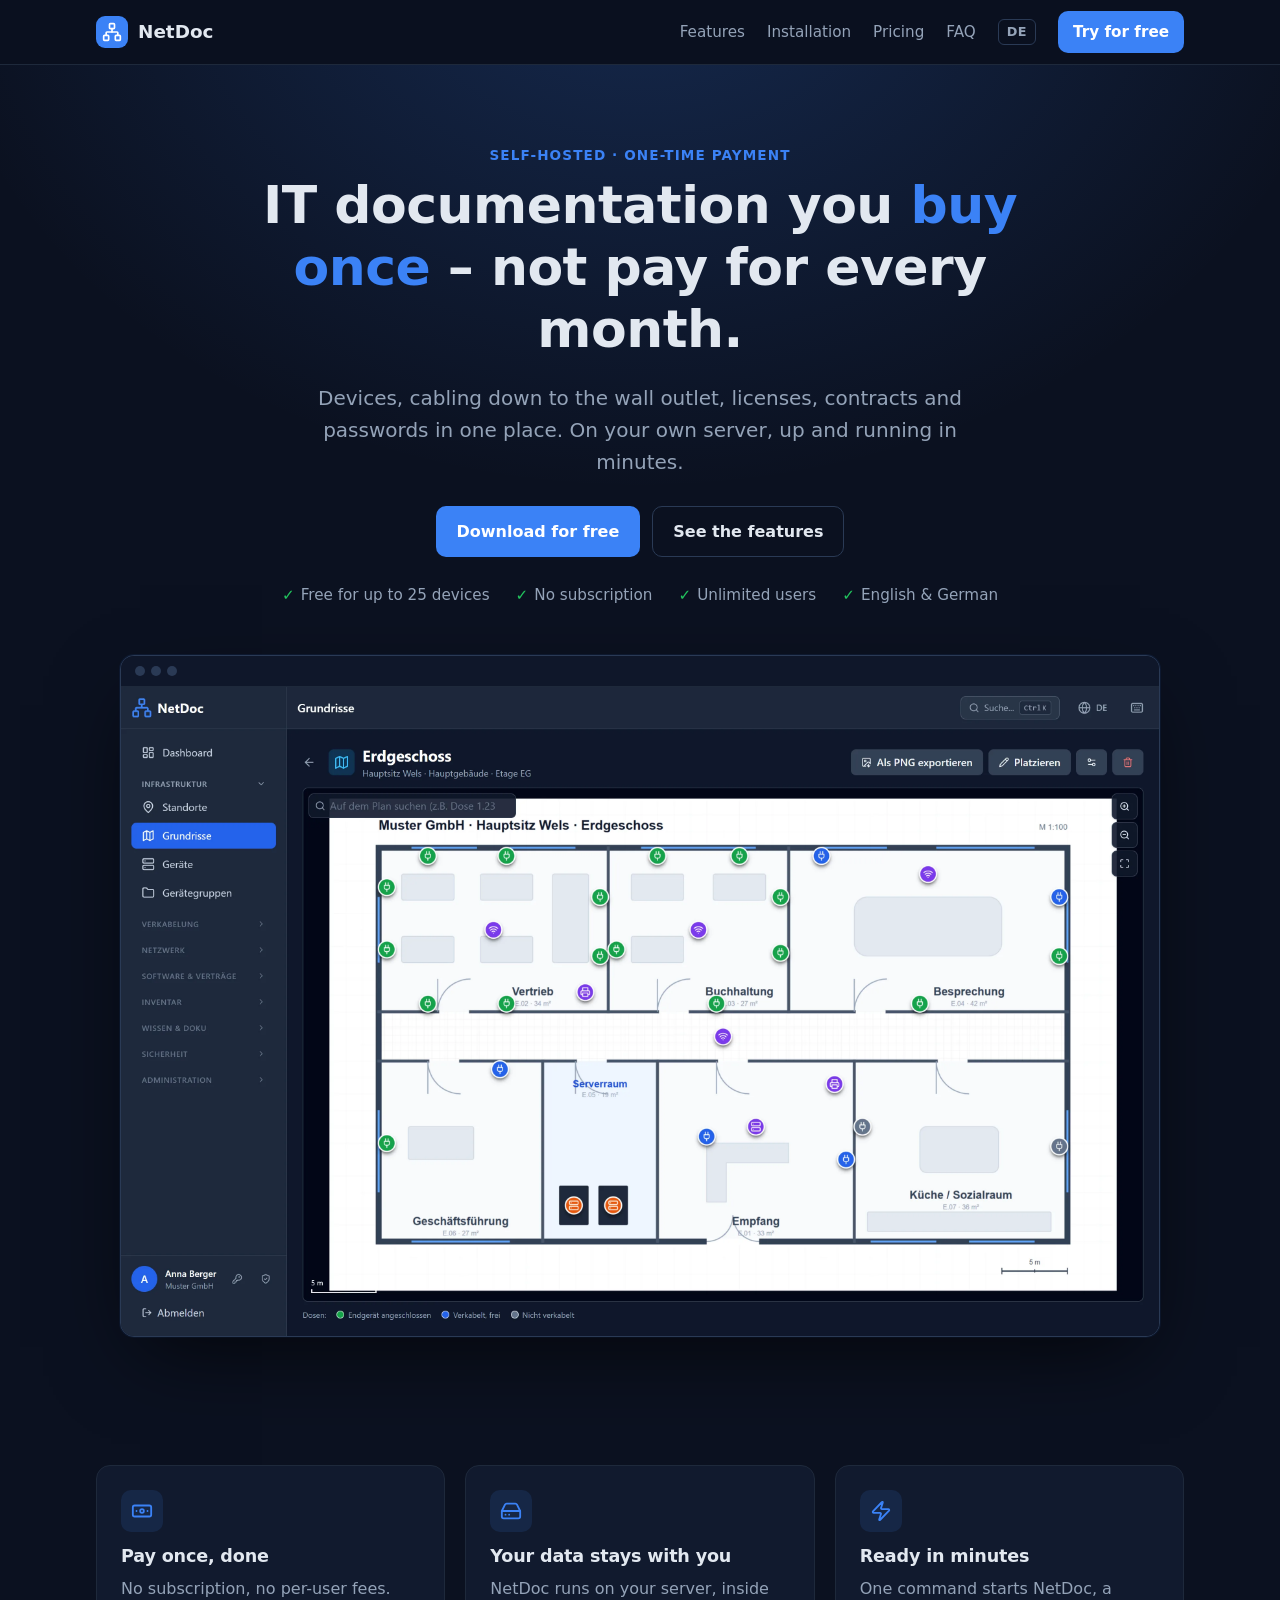
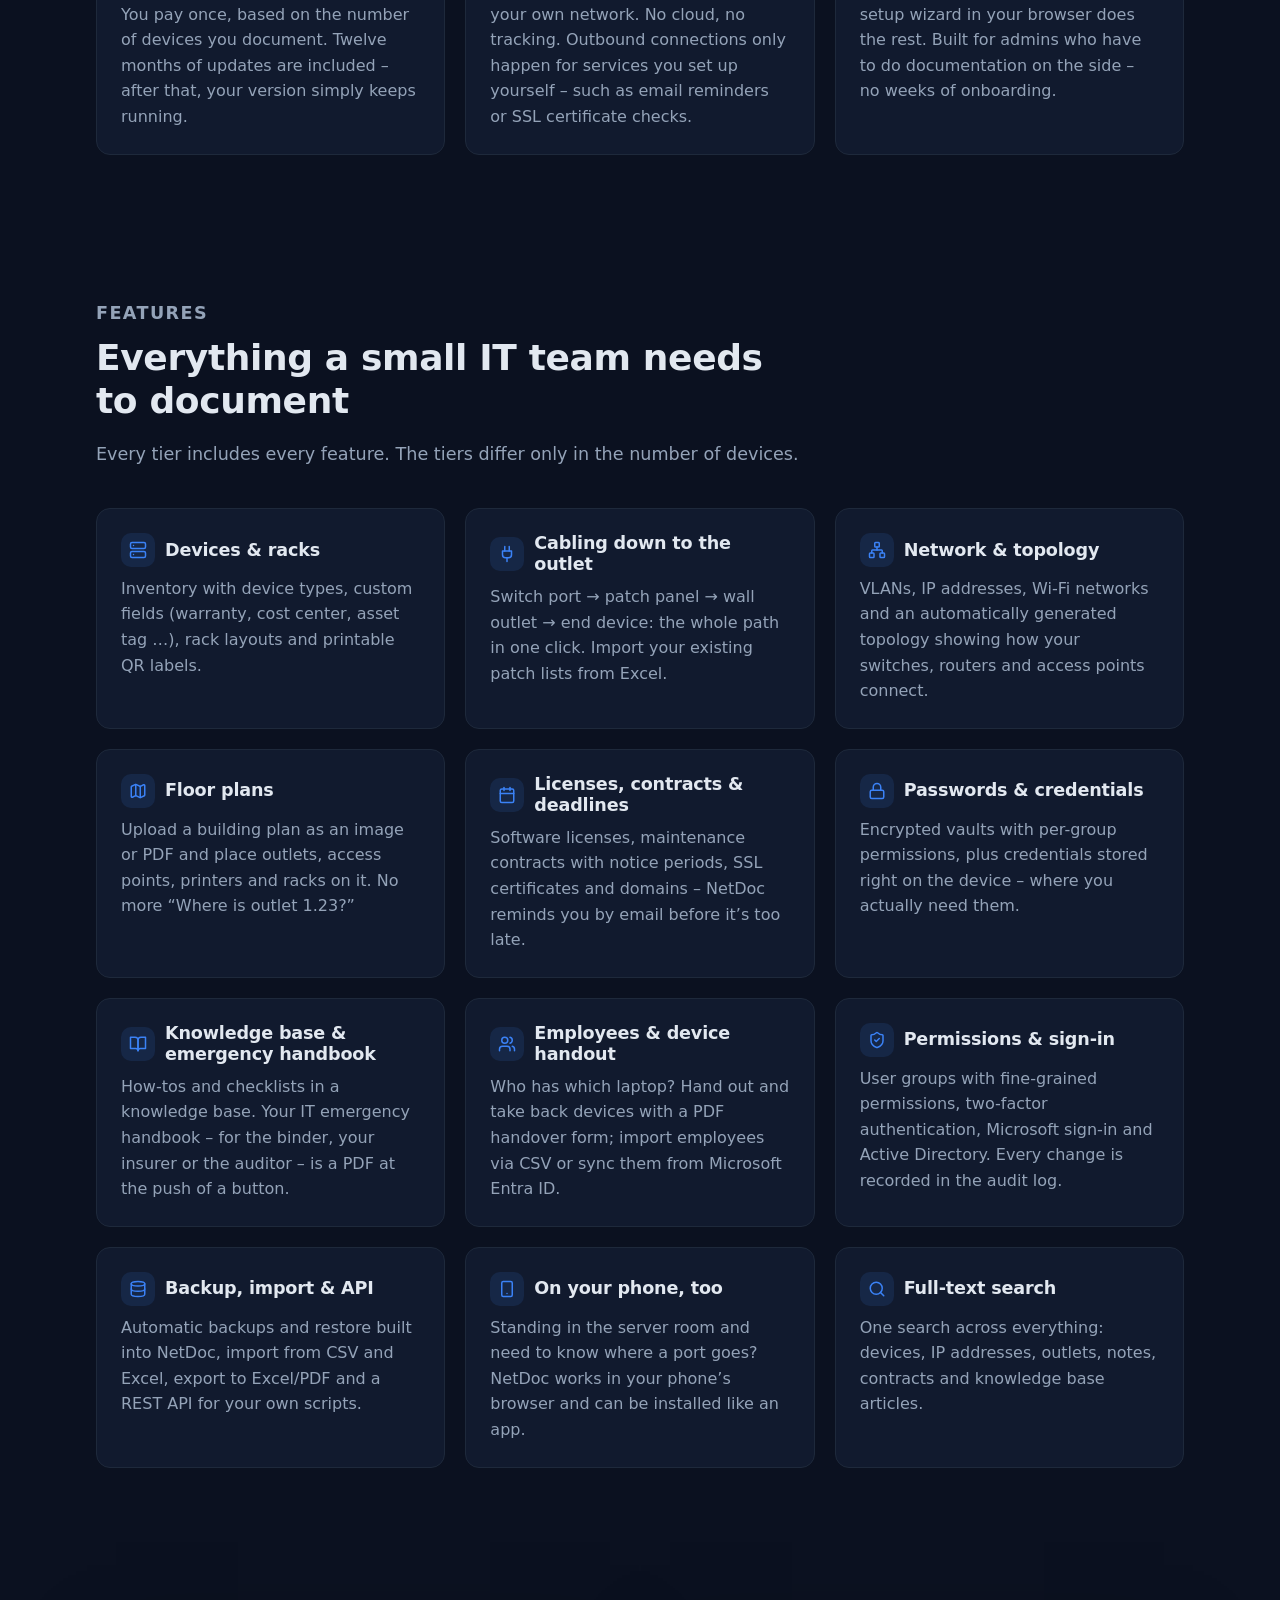
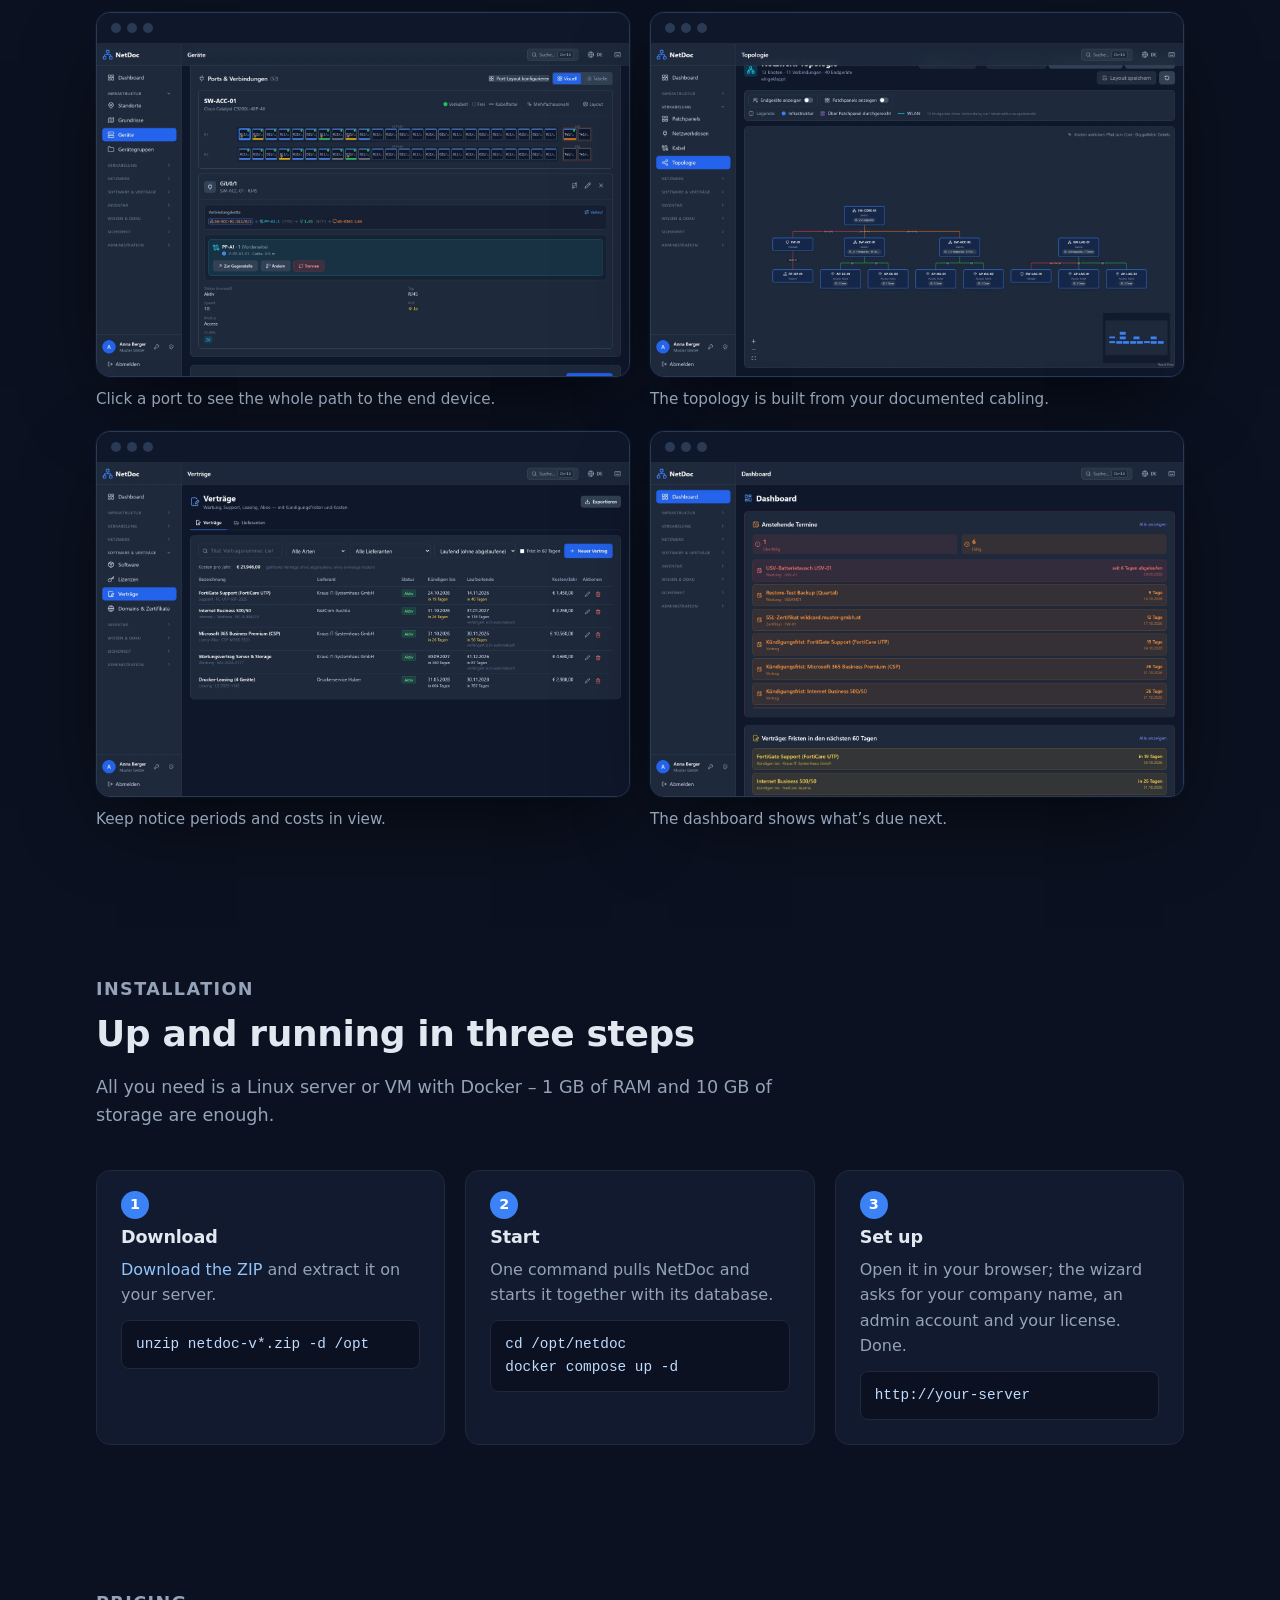
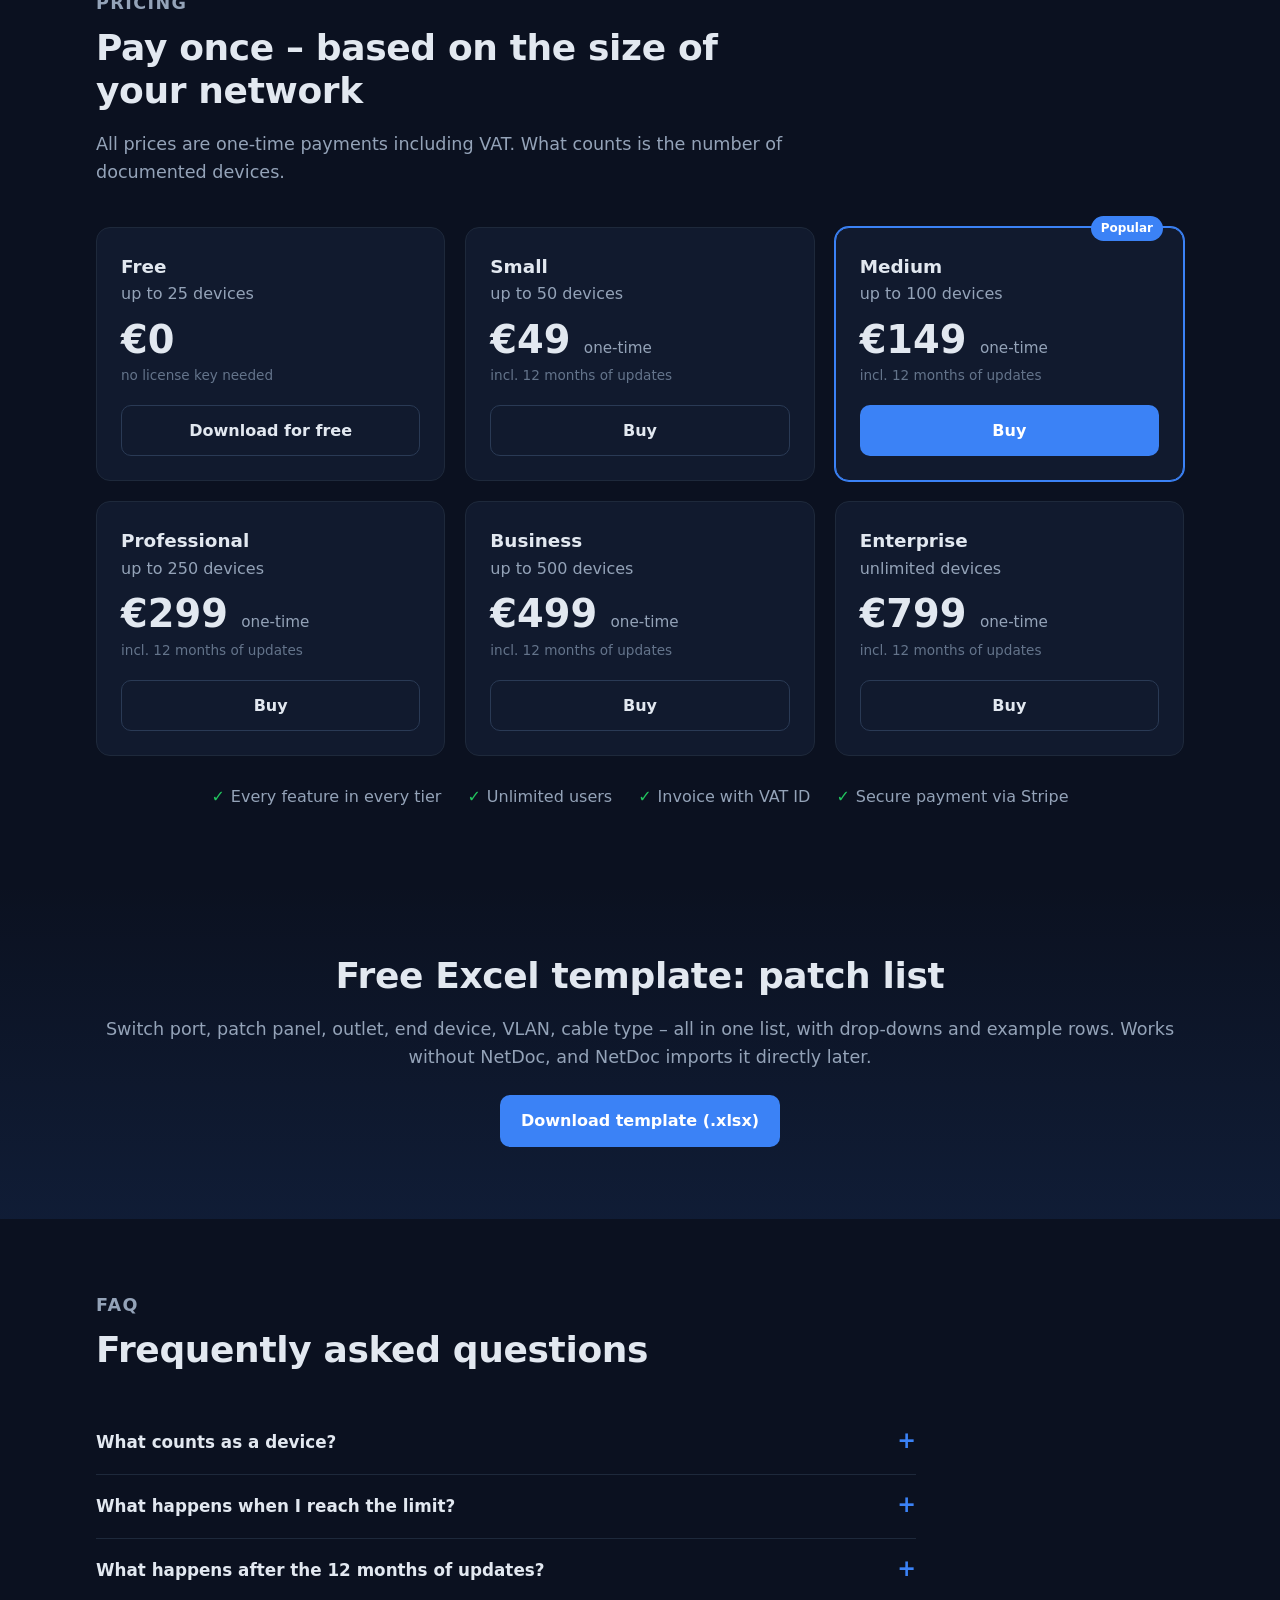
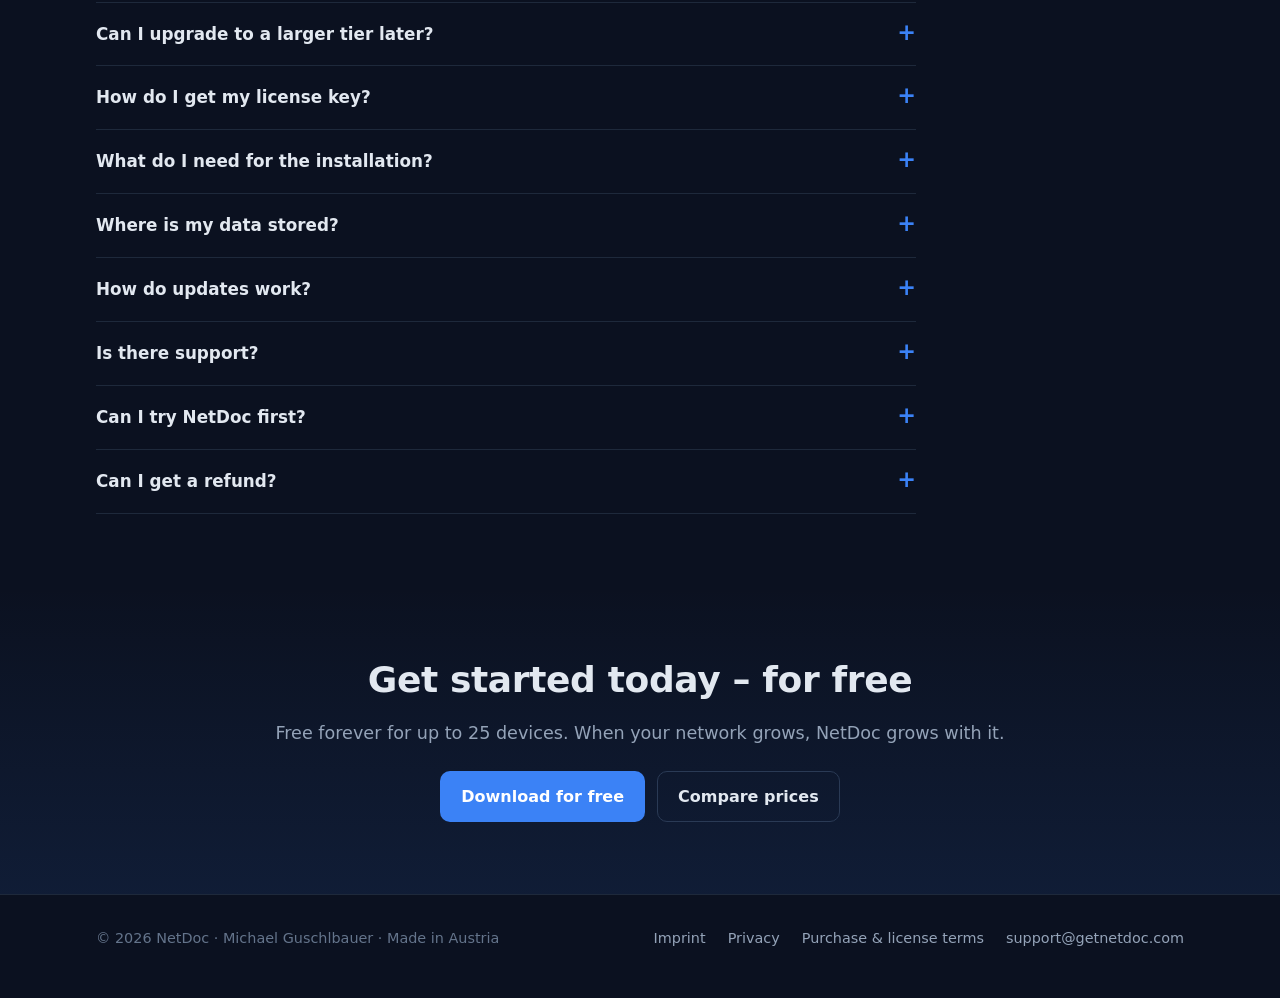
==== en/index.html @ 2ede6995 "Website aktualisiert" ====
<!doctype html>
<html lang="en">
<head>
  <meta charset="utf-8">
  <meta name="viewport" content="width=device-width, initial-scale=1">
  <title>NetDoc – IT documentation without a subscription</title>
  <meta name="description" content="Self-hosted IT documentation for small and mid-sized businesses: devices, cabling down to the wall outlet, licenses, contracts and passwords in one place. One-time payment, no subscription, free for up to 25 devices.">
  <link rel="canonical" href="https://getnetdoc.com/en/">
  <link rel="alternate" hreflang="de" href="https://getnetdoc.com/">
  <link rel="alternate" hreflang="en" href="https://getnetdoc.com/en/">
  <link rel="alternate" hreflang="x-default" href="https://getnetdoc.com/">
  <meta property="og:type" content="website">
  <meta property="og:url" content="https://getnetdoc.com/en/">
  <meta property="og:locale" content="en_US">
  <meta property="og:title" content="NetDoc – IT documentation without a subscription">
  <meta property="og:description" content="Devices, cabling down to the wall outlet, licenses, contracts and passwords in one place. Self-hosted, one-time payment, free for up to 25 devices.">
  <meta property="og:image" content="https://getnetdoc.com/screenshots/grundriss.webp">
  <link rel="icon" href="../favicon.svg" type="image/svg+xml">
  <link rel="stylesheet" href="../style.css">
  <style>
    .nav-links a.lang { border: 1px solid var(--line-2); border-radius: 6px; padding: 2px 8px; font-size: .8rem; font-weight: 600; letter-spacing: .04em; }
    @media (max-width: 640px) { .nav-links a.lang { display: inline-block; } }
  </style>
</head>
<body>

<header class="nav">
  <div class="wrap">
    <a class="brand" href="#top">
      <span class="logo"><svg viewBox="0 0 24 24" fill="none" stroke="#fff" stroke-width="2" stroke-linecap="round" stroke-linejoin="round"><rect x="16" y="16" width="6" height="6" rx="1"/><rect x="2" y="16" width="6" height="6" rx="1"/><rect x="9" y="2" width="6" height="6" rx="1"/><path d="M5 16v-3a1 1 0 0 1 1-1h12a1 1 0 0 1 1 1v3"/><path d="M12 12V8"/></svg></span>
      NetDoc
    </a>
    <nav class="nav-links">
      <a href="#features">Features</a>
      <a href="#installation">Installation</a>
      <a href="#pricing">Pricing</a>
      <a href="#faq">FAQ</a>
      <a class="lang" href="../index.html" hreflang="de" lang="de" title="Deutsche Version">DE</a>
      <a class="btn btn-primary btn-sm" href="#pricing">Try for free</a>
    </nav>
  </div>
</header>

<main id="top">

  <section class="hero">
    <div class="wrap">
      <p class="eyebrow">Self-hosted · One-time payment</p>
      <h1>IT documentation you <span>buy once</span> – not pay for every month.</h1>
      <p class="lead">Devices, cabling down to the wall outlet, licenses, contracts and passwords in one place. On your own server, up and running in minutes.</p>
      <div class="ctas">
        <a class="btn btn-primary" href="https://github.com/guschlbauermichael93/getnetdoc-website/releases/latest/download/netdoc.zip">Download for free</a>
        <a class="btn btn-ghost" href="#features">See the features</a>
      </div>
      <div class="facts">
        <span>Free for up to 25 devices</span>
        <span>No subscription</span>
        <span>Unlimited users</span>
        <span>English &amp; German</span>
      </div>
      <div class="shot">
        <div class="bar"><i></i><i></i><i></i></div>
        <img src="../screenshots/grundriss.webp" width="1600" height="1000" alt="NetDoc: ground-floor plan with network outlets, access points, printers and racks">
      </div>
    </div>
  </section>

  <section>
    <div class="wrap">
      <div class="pillars">
        <div class="card">
          <div class="icon"><svg viewBox="0 0 24 24" fill="none" stroke="currentColor" stroke-width="2" stroke-linecap="round" stroke-linejoin="round"><rect width="20" height="12" x="2" y="6" rx="2"/><circle cx="12" cy="12" r="2"/><path d="M6 12h.01M18 12h.01"/></svg></div>
          <h3>Pay once, done</h3>
          <p>No subscription, no per-user fees. You pay once, based on the number of devices you document. Twelve months of updates are included – after that, your version simply keeps running.</p>
        </div>
        <div class="card">
          <div class="icon"><svg viewBox="0 0 24 24" fill="none" stroke="currentColor" stroke-width="2" stroke-linecap="round" stroke-linejoin="round"><line x1="22" x2="2" y1="12" y2="12"/><path d="M5.45 5.11 2 12v6a2 2 0 0 0 2 2h16a2 2 0 0 0 2-2v-6l-3.45-6.89A2 2 0 0 0 16.76 4H7.24a2 2 0 0 0-1.79 1.11z"/><line x1="6" x2="6.01" y1="16" y2="16"/><line x1="10" x2="10.01" y1="16" y2="16"/></svg></div>
          <h3>Your data stays with you</h3>
          <p>NetDoc runs on your server, inside your own network. No cloud, no tracking. Outbound connections only happen for services you set up yourself – such as email reminders or SSL certificate checks.</p>
        </div>
        <div class="card">
          <div class="icon"><svg viewBox="0 0 24 24" fill="none" stroke="currentColor" stroke-width="2" stroke-linecap="round" stroke-linejoin="round"><path d="M4 14a1 1 0 0 1-.78-1.63l9.9-10.2a.5.5 0 0 1 .86.46l-1.92 6.02A1 1 0 0 0 13 10h7a1 1 0 0 1 .78 1.63l-9.9 10.2a.5.5 0 0 1-.86-.46l1.92-6.02A1 1 0 0 0 11 14z"/></svg></div>
          <h3>Ready in minutes</h3>
          <p>One command starts NetDoc, a setup wizard in your browser does the rest. Built for admins who have to do documentation on the side – no weeks of onboarding.</p>
        </div>
      </div>
    </div>
  </section>

  <section id="features">
    <div class="wrap">
      <div class="section-head">
        <p class="eyebrow">Features</p>
        <h2>Everything a small IT team needs to document</h2>
        <p>Every tier includes every feature. The tiers differ only in the number of devices.</p>
      </div>
      <div class="features">
        <div class="card">
          <h3><span class="icon"><svg viewBox="0 0 24 24" fill="none" stroke="currentColor" stroke-width="2" stroke-linecap="round" stroke-linejoin="round"><rect width="20" height="8" x="2" y="2" rx="2"/><rect width="20" height="8" x="2" y="14" rx="2"/><line x1="6" x2="6.01" y1="6" y2="6"/><line x1="6" x2="6.01" y1="18" y2="18"/></svg></span>Devices &amp; racks</h3>
          <p>Inventory with device types, custom fields (warranty, cost center, asset tag …), rack layouts and printable QR labels.</p>
        </div>
        <div class="card">
          <h3><span class="icon"><svg viewBox="0 0 24 24" fill="none" stroke="currentColor" stroke-width="2" stroke-linecap="round" stroke-linejoin="round"><path d="M12 22v-5"/><path d="M9 8V2"/><path d="M15 8V2"/><path d="M18 8v5a4 4 0 0 1-4 4h-4a4 4 0 0 1-4-4V8Z"/></svg></span>Cabling down to the outlet</h3>
          <p>Switch port → patch panel → wall outlet → end device: the whole path in one click. Import your existing patch lists from Excel.</p>
        </div>
        <div class="card">
          <h3><span class="icon"><svg viewBox="0 0 24 24" fill="none" stroke="currentColor" stroke-width="2" stroke-linecap="round" stroke-linejoin="round"><rect x="16" y="16" width="6" height="6" rx="1"/><rect x="2" y="16" width="6" height="6" rx="1"/><rect x="9" y="2" width="6" height="6" rx="1"/><path d="M5 16v-3a1 1 0 0 1 1-1h12a1 1 0 0 1 1 1v3"/><path d="M12 12V8"/></svg></span>Network &amp; topology</h3>
          <p>VLANs, IP addresses, Wi-Fi networks and an automatically generated topology showing how your switches, routers and access points connect.</p>
        </div>
        <div class="card">
          <h3><span class="icon"><svg viewBox="0 0 24 24" fill="none" stroke="currentColor" stroke-width="2" stroke-linecap="round" stroke-linejoin="round"><path d="M14.106 5.553a2 2 0 0 0 1.788 0l3.659-1.83A1 1 0 0 1 21 4.619v12.764a1 1 0 0 1-.553.894l-4.553 2.277a2 2 0 0 1-1.788 0l-4.212-2.106a2 2 0 0 0-1.788 0l-3.659 1.83A1 1 0 0 1 3 19.381V6.618a1 1 0 0 1 .553-.894l4.553-2.277a2 2 0 0 1 1.788 0z"/><path d="M15 5.764v15"/><path d="M9 3.236v15"/></svg></span>Floor plans</h3>
          <p>Upload a building plan as an image or PDF and place outlets, access points, printers and racks on it. No more “Where is outlet 1.23?”</p>
        </div>
        <div class="card">
          <h3><span class="icon"><svg viewBox="0 0 24 24" fill="none" stroke="currentColor" stroke-width="2" stroke-linecap="round" stroke-linejoin="round"><rect width="18" height="18" x="3" y="4" rx="2"/><path d="M16 2v4"/><path d="M8 2v4"/><path d="M3 10h18"/></svg></span>Licenses, contracts &amp; deadlines</h3>
          <p>Software licenses, maintenance contracts with notice periods, SSL certificates and domains – NetDoc reminds you by email before it’s too late.</p>
        </div>
        <div class="card">
          <h3><span class="icon"><svg viewBox="0 0 24 24" fill="none" stroke="currentColor" stroke-width="2" stroke-linecap="round" stroke-linejoin="round"><rect width="18" height="11" x="3" y="11" rx="2" ry="2"/><path d="M7 11V7a5 5 0 0 1 10 0v4"/></svg></span>Passwords &amp; credentials</h3>
          <p>Encrypted vaults with per-group permissions, plus credentials stored right on the device – where you actually need them.</p>
        </div>
        <div class="card">
          <h3><span class="icon"><svg viewBox="0 0 24 24" fill="none" stroke="currentColor" stroke-width="2" stroke-linecap="round" stroke-linejoin="round"><path d="M2 3h6a4 4 0 0 1 4 4v14a3 3 0 0 0-3-3H2z"/><path d="M22 3h-6a4 4 0 0 0-4 4v14a3 3 0 0 1 3-3h7z"/></svg></span>Knowledge base &amp; emergency handbook</h3>
          <p>How-tos and checklists in a knowledge base. Your IT emergency handbook – for the binder, your insurer or the auditor – is a PDF at the push of a button.</p>
        </div>
        <div class="card">
          <h3><span class="icon"><svg viewBox="0 0 24 24" fill="none" stroke="currentColor" stroke-width="2" stroke-linecap="round" stroke-linejoin="round"><path d="M16 21v-2a4 4 0 0 0-4-4H6a4 4 0 0 0-4 4v2"/><circle cx="9" cy="7" r="4"/><path d="M22 21v-2a4 4 0 0 0-3-3.87"/><path d="M16 3.13a4 4 0 0 1 0 7.75"/></svg></span>Employees &amp; device handout</h3>
          <p>Who has which laptop? Hand out and take back devices with a PDF handover form; import employees via CSV or sync them from Microsoft Entra ID.</p>
        </div>
        <div class="card">
          <h3><span class="icon"><svg viewBox="0 0 24 24" fill="none" stroke="currentColor" stroke-width="2" stroke-linecap="round" stroke-linejoin="round"><path d="M20 13c0 5-3.5 7.5-7.66 8.95a1 1 0 0 1-.67-.01C7.5 20.5 4 18 4 13V6a1 1 0 0 1 1-1c2 0 4.5-1.2 6.24-2.72a1.17 1.17 0 0 1 1.52 0C14.51 3.81 17 5 19 5a1 1 0 0 1 1 1z"/><path d="m9 12 2 2 4-4"/></svg></span>Permissions &amp; sign-in</h3>
          <p>User groups with fine-grained permissions, two-factor authentication, Microsoft sign-in and Active Directory. Every change is recorded in the audit log.</p>
        </div>
        <div class="card">
          <h3><span class="icon"><svg viewBox="0 0 24 24" fill="none" stroke="currentColor" stroke-width="2" stroke-linecap="round" stroke-linejoin="round"><ellipse cx="12" cy="5" rx="9" ry="3"/><path d="M3 5V19A9 3 0 0 0 21 19V5"/><path d="M3 12A9 3 0 0 0 21 12"/></svg></span>Backup, import &amp; API</h3>
          <p>Automatic backups and restore built into NetDoc, import from CSV and Excel, export to Excel/PDF and a REST API for your own scripts.</p>
        </div>
        <div class="card">
          <h3><span class="icon"><svg viewBox="0 0 24 24" fill="none" stroke="currentColor" stroke-width="2" stroke-linecap="round" stroke-linejoin="round"><rect width="14" height="20" x="5" y="2" rx="2" ry="2"/><path d="M12 18h.01"/></svg></span>On your phone, too</h3>
          <p>Standing in the server room and need to know where a port goes? NetDoc works in your phone’s browser and can be installed like an app.</p>
        </div>
        <div class="card">
          <h3><span class="icon"><svg viewBox="0 0 24 24" fill="none" stroke="currentColor" stroke-width="2" stroke-linecap="round" stroke-linejoin="round"><circle cx="11" cy="11" r="8"/><path d="m21 21-4.3-4.3"/></svg></span>Full-text search</h3>
          <p>One search across everything: devices, IP addresses, outlets, notes, contracts and knowledge base articles.</p>
        </div>
      </div>
    </div>
  </section>

  <section>
    <div class="wrap">
      <div class="gallery">
        <figure>
          <div class="shot"><div class="bar"><i></i><i></i><i></i></div><img src="../screenshots/ports.webp" width="1600" height="1000" loading="lazy" alt="48-port switch with the connection path from port Gi1/0/1 through patch panel and wall outlet to a PC"></div>
          <figcaption>Click a port to see the whole path to the end device.</figcaption>
        </figure>
        <figure>
          <div class="shot"><div class="bar"><i></i><i></i><i></i></div><img src="../screenshots/topologie.webp" width="1600" height="1000" loading="lazy" alt="Network topology with firewall, core switch, access switches and access points"></div>
          <figcaption>The topology is built from your documented cabling.</figcaption>
        </figure>
        <figure>
          <div class="shot"><div class="bar"><i></i><i></i><i></i></div><img src="../screenshots/vertraege.webp" width="1600" height="1000" loading="lazy" alt="Contract list with notice periods, end of term and cost per year"></div>
          <figcaption>Keep notice periods and costs in view.</figcaption>
        </figure>
        <figure>
          <div class="shot"><div class="bar"><i></i><i></i><i></i></div><img src="../screenshots/dashboard.webp" width="1600" height="1000" loading="lazy" alt="Dashboard with overdue and upcoming deadlines"></div>
          <figcaption>The dashboard shows what’s due next.</figcaption>
        </figure>
      </div>
    </div>
  </section>

  <section id="installation">
    <div class="wrap">
      <div class="section-head">
        <p class="eyebrow">Installation</p>
        <h2>Up and running in three steps</h2>
        <p>All you need is a Linux server or VM with Docker – 1 GB of RAM and 10 GB of storage are enough.</p>
      </div>
      <div class="steps">
        <div class="card">
          <h3>Download</h3>
          <p><a href="https://github.com/guschlbauermichael93/getnetdoc-website/releases/latest/download/netdoc.zip">Download the ZIP</a> and extract it on your server.</p>
          <pre class="cmd">unzip netdoc-v*.zip -d /opt</pre>
        </div>
        <div class="card">
          <h3>Start</h3>
          <p>One command pulls NetDoc and starts it together with its database.</p>
          <pre class="cmd">cd /opt/netdoc
docker compose up -d</pre>
        </div>
        <div class="card">
          <h3>Set up</h3>
          <p>Open it in your browser; the wizard asks for your company name, an admin account and your license. Done.</p>
          <pre class="cmd">http://your-server</pre>
        </div>
      </div>
    </div>
  </section>

  <section id="pricing">
    <div class="wrap">
      <div class="section-head">
        <p class="eyebrow">Pricing</p>
        <h2>Pay once – based on the size of your network</h2>
        <p>All prices are one-time payments including VAT. What counts is the number of documented devices.</p>
      </div>
      <div class="prices">
        <div class="card price">
          <div class="tier">Free</div>
          <div class="devices">up to 25 devices</div>
          <div class="amount">€0</div>
          <div class="note">no license key needed</div>
          <a class="btn btn-ghost" href="#" data-checkout="free">Download for free</a>
        </div>
        <div class="card price">
          <div class="tier">Small</div>
          <div class="devices">up to 50 devices</div>
          <div class="amount">€49 <small>one-time</small></div>
          <div class="note">incl. 12 months of updates</div>
          <a class="btn btn-ghost" href="#" data-checkout="small">Buy</a>
        </div>
        <div class="card price featured">
          <span class="badge">Popular</span>
          <div class="tier">Medium</div>
          <div class="devices">up to 100 devices</div>
          <div class="amount">€149 <small>one-time</small></div>
          <div class="note">incl. 12 months of updates</div>
          <a class="btn btn-primary" href="#" data-checkout="medium">Buy</a>
        </div>
        <div class="card price">
          <div class="tier">Professional</div>
          <div class="devices">up to 250 devices</div>
          <div class="amount">€299 <small>one-time</small></div>
          <div class="note">incl. 12 months of updates</div>
          <a class="btn btn-ghost" href="#" data-checkout="professional">Buy</a>
        </div>
        <div class="card price">
          <div class="tier">Business</div>
          <div class="devices">up to 500 devices</div>
          <div class="amount">€499 <small>one-time</small></div>
          <div class="note">incl. 12 months of updates</div>
          <a class="btn btn-ghost" href="#" data-checkout="business">Buy</a>
        </div>
        <div class="card price">
          <div class="tier">Enterprise</div>
          <div class="devices">unlimited devices</div>
          <div class="amount">€799 <small>one-time</small></div>
          <div class="note">incl. 12 months of updates</div>
          <a class="btn btn-ghost" href="#" data-checkout="enterprise">Buy</a>
        </div>
      </div>
      <div class="included">
        <span>Every feature in every tier</span>
        <span>Unlimited users</span>
        <span>Invoice with VAT ID</span>
        <span>Secure payment via Stripe</span>
      </div>
    </div>
  </section>

  <section class="cta-band" id="template">
    <div class="wrap">
      <h2>Free Excel template: patch list</h2>
      <p>Switch port, patch panel, outlet, end device, VLAN, cable type – all in one list, with drop-downs and example rows. Works without NetDoc, and NetDoc imports it directly later.</p>
      <div class="ctas">
        <a class="btn btn-primary" href="../downloads/netdoc-patch-list-template.xlsx">Download template (.xlsx)</a>
      </div>
    </div>
  </section>

  <section id="faq">
    <div class="wrap">
      <div class="section-head">
        <p class="eyebrow">FAQ</p>
        <h2>Frequently asked questions</h2>
      </div>
      <div class="faq">
        <details>
          <summary>What counts as a device?</summary>
          <p>Every device you add to NetDoc: switches, routers, servers, PCs, printers, access points and so on. Patch panels, wall outlets, cables, racks, software and contracts don’t count.</p>
        </details>
        <details>
          <summary>What happens when I reach the limit?</summary>
          <p>Everything stays readable and editable – you just can’t add new devices. Enter a license key for a larger tier and you can carry on right away, no reinstall needed.</p>
        </details>
        <details>
          <summary>What happens after the 12 months of updates?</summary>
          <p>Your installed version keeps running indefinitely, without any restrictions. You only need to renew updates if you want newer versions.</p>
        </details>
        <details>
          <summary>Can I upgrade to a larger tier later?</summary>
          <p>Yes. You only pay the difference to the larger tier: send us a short email and you’ll get a personal coupon code, and after the purchase a new license key that replaces your old one.</p>
        </details>
        <details>
          <summary>How do I get my license key?</summary>
          <p>NetDoc itself is always free to download. After your purchase, you receive your personal license key by email, usually within 24 hours. Enter it in the setup wizard or later under Settings → License.</p>
        </details>
        <details>
          <summary>What do I need for the installation?</summary>
          <p>A Linux server or VM with Docker and Docker Compose (tested with Ubuntu and Debian), 1 GB of RAM and 10 GB of storage. Runs on Intel/AMD and ARM. An internet connection is only needed for downloading and for updates.</p>
        </details>
        <details>
          <summary>Where is my data stored?</summary>
          <p>Only on your server. NetDoc doesn’t send any data to us or to third parties. Passwords and credentials are stored encrypted.</p>
        </details>
        <details>
          <summary>How do updates work?</summary>
          <p>With two commands: <code>docker compose pull</code> and <code>docker compose up -d</code>. NetDoc applies database changes automatically on startup. Creating a backup beforehand takes one click under Settings → Backup.</p>
        </details>
        <details>
          <summary>Is there support?</summary>
          <p>We help with installation questions and bugs by email at <a href="mailto:support@getnetdoc.com">support@getnetdoc.com</a> – on a best-effort basis, without guaranteed response times. Detailed instructions are included with every download.</p>
        </details>
        <details>
          <summary>Can I try NetDoc first?</summary>
          <p>Yes – the free version includes every feature and is free forever for up to 25 devices. If you like it, just enter a license key; your data stays as it is.</p>
        </details>
        <details>
          <summary>Can I get a refund?</summary>
          <p>If NetDoc isn’t right for you, we refund the purchase price within 14 days of purchase, no questions asked. A short email is all it takes.</p>
        </details>
      </div>
    </div>
  </section>

  <section class="cta-band">
    <div class="wrap">
      <h2>Get started today – for free</h2>
      <p>Free forever for up to 25 devices. When your network grows, NetDoc grows with it.</p>
      <div class="ctas">
        <a class="btn btn-primary" href="#" data-checkout="free">Download for free</a>
        <a class="btn btn-ghost" href="#pricing">Compare prices</a>
      </div>
    </div>
  </section>

</main>

<footer>
  <div class="wrap">
    <span>© 2026 NetDoc · Michael Guschlbauer · Made in Austria</span>
    <nav>
      <a href="imprint.html">Imprint</a>
      <a href="privacy.html">Privacy</a>
      <a href="terms.html">Purchase &amp; license terms</a>
      <a href="mailto:support@getnetdoc.com">support@getnetdoc.com</a>
    </nav>
  </div>
</footer>

<script>
  // Checkout links: Stripe → product → Payment Link (one per tier). free = download (always the latest ZIP)
  const CHECKOUT = {
    free: 'https://github.com/guschlbauermichael93/getnetdoc-website/releases/latest/download/netdoc.zip',
    small: 'https://buy.stripe.com/8x27sLeso1Qv2wq4x0bjW00',
    medium: 'https://buy.stripe.com/4gMaEXdok8eT5IC7JcbjW01',
    professional: 'https://buy.stripe.com/6oUaEX0By7aP4Ey0gKbjW02',
    business: 'https://buy.stripe.com/3cIdR95VSan1fjc4x0bjW03',
    enterprise: 'https://buy.stripe.com/bJe8wPckg1Qv7QKe7AbjW04',
  };
  document.querySelectorAll('[data-checkout]').forEach((a) => {
    const url = CHECKOUT[a.dataset.checkout];
    if (url) a.href = url;
    else a.addEventListener('click', (e) => { e.preventDefault(); a.textContent = 'Coming soon'; });
  });
</script>
</body>
</html>
---- style.css ----
/* NetDoc — Produktseite. Bewusst ohne externe Schriften/Skripte (DSGVO). */
:root {
  --bg: #0b1120;
  --bg-2: #0f172a;
  --card: #111a2e;
  --card-2: #16213a;
  --line: #1e293b;
  --line-2: #2a3a55;
  --text: #e2e8f0;
  --muted: #94a3b8;
  --dim: #64748b;
  --primary: #3b82f6;
  --primary-2: #2563eb;
  --accent: #22c55e;
  --warn: #facc15;
  --radius: 14px;
  --max: 1120px;
}

* { box-sizing: border-box; }
html { scroll-behavior: smooth; }
body {
  margin: 0;
  background: var(--bg);
  color: var(--text);
  font: 16px/1.6 system-ui, -apple-system, "Segoe UI", Roboto, "Helvetica Neue", Arial, sans-serif;
  -webkit-font-smoothing: antialiased;
}
a { color: #93c5fd; text-decoration: none; }
a:hover { text-decoration: underline; }
img { max-width: 100%; display: block; }
h1, h2, h3 { line-height: 1.2; margin: 0 0 .5em; letter-spacing: -0.01em; }
h1 { font-size: clamp(2rem, 5vw, 3.25rem); }
h2 { font-size: clamp(1.6rem, 3.5vw, 2.25rem); }
h3 { font-size: 1.1rem; }
p { margin: 0 0 1em; }
code, pre { font-family: ui-monospace, SFMono-Regular, Consolas, "Liberation Mono", monospace; }

.wrap { max-width: var(--max); margin: 0 auto; padding: 0 16px; }
section { padding: 72px 0; }
.section-head { max-width: 720px; margin-bottom: 40px; }
.section-head p { color: var(--muted); font-size: 1.1rem; }
.eyebrow { color: var(--primary); font-weight: 600; font-size: .85rem; letter-spacing: .08em; text-transform: uppercase; margin-bottom: .5em; }

/* Platzhalter, die vor dem Veröffentlichen ersetzt werden müssen */
.todo { background: var(--warn); color: #1a1a1a; padding: 0 .3em; border-radius: 4px; font-weight: 600; }

/* Kopfzeile */
.nav {
  position: sticky; top: 0; z-index: 10;
  background: rgba(11, 17, 32, .85);
  backdrop-filter: blur(10px);
  border-bottom: 1px solid var(--line);
}
.nav .wrap { display: flex; align-items: center; gap: 24px; height: 64px; }
.brand { display: flex; align-items: center; gap: 10px; color: var(--text); font-weight: 700; font-size: 1.15rem; }
.brand:hover { text-decoration: none; }
.brand .logo { width: 32px; height: 32px; border-radius: 9px; background: var(--primary); display: grid; place-items: center; }
.brand .logo svg { width: 20px; height: 20px; }
.nav-links { display: flex; gap: 22px; margin-left: auto; align-items: center; }
.nav-links a { color: var(--muted); font-size: .95rem; }
.nav-links a:hover { color: var(--text); text-decoration: none; }
.nav-links a.btn-primary, .nav-links a.btn-primary:hover { color: #fff; }

.btn {
  display: inline-flex; align-items: center; justify-content: center; gap: 8px;
  padding: 12px 20px; border-radius: 10px; font-weight: 600; font-size: 1rem;
  border: 1px solid transparent; cursor: pointer; white-space: nowrap;
}
.btn:hover { text-decoration: none; }
.btn-primary { background: var(--primary); color: #fff; }
.btn-primary:hover { background: var(--primary-2); }
.btn-ghost { background: transparent; color: var(--text); border-color: var(--line-2); }
.btn-ghost:hover { background: var(--card); }
.btn-sm { padding: 8px 14px; font-size: .9rem; }

/* Hero */
.hero { padding: 80px 0 56px; background: radial-gradient(ellipse 80% 60% at 50% -10%, rgba(59,130,246,.22), transparent 70%); }
.hero .wrap { text-align: center; }
.hero h1 { max-width: 820px; margin: 0 auto .4em; }
.hero h1 span { color: var(--primary); }
.hero .lead { color: var(--muted); font-size: clamp(1.05rem, 2.2vw, 1.25rem); max-width: 720px; margin: 0 auto 28px; }
.hero .ctas { display: flex; gap: 12px; justify-content: center; flex-wrap: wrap; }
.hero .facts { display: flex; gap: 10px 26px; justify-content: center; flex-wrap: wrap; margin-top: 26px; color: var(--muted); font-size: .95rem; }
.hero .facts span::before { content: "✓"; color: var(--accent); font-weight: 700; margin-right: 6px; }

.shot {
  margin: 48px auto 0; max-width: 1040px;
  border: 1px solid var(--line-2); border-radius: var(--radius);
  background: var(--card); overflow: hidden;
  box-shadow: 0 30px 80px -20px rgba(0,0,0,.7), 0 0 0 1px rgba(59,130,246,.08);
}
.shot .bar { display: flex; gap: 6px; padding: 10px 14px; border-bottom: 1px solid var(--line); background: var(--bg-2); }
.shot .bar i { width: 10px; height: 10px; border-radius: 50%; background: var(--line-2); }
.shot img, .shot .placeholder { aspect-ratio: 16 / 10; width: 100%; height: auto; object-fit: cover; object-position: top left; }
.placeholder {
  display: grid; place-items: center; text-align: center; padding: 24px;
  color: var(--dim); font-size: .95rem;
  background: repeating-linear-gradient(45deg, var(--card), var(--card) 12px, var(--card-2) 12px, var(--card-2) 24px);
}

/* Vorteile */
.pillars { display: grid; grid-template-columns: repeat(3, 1fr); gap: 20px; }
.card { background: var(--card); border: 1px solid var(--line); border-radius: var(--radius); padding: 24px; }
.card p { color: var(--muted); margin: 0; }
.icon { width: 42px; height: 42px; border-radius: 10px; display: grid; place-items: center; background: rgba(59,130,246,.12); color: var(--primary); margin-bottom: 14px; }
.icon svg { width: 22px; height: 22px; }

/* Funktionen */
.features { display: grid; grid-template-columns: repeat(3, 1fr); gap: 20px; }
.features .card h3 { display: flex; align-items: center; gap: 10px; }
.features .card .icon { margin: 0; width: 34px; height: 34px; flex: none; }
.features .card .icon svg { width: 18px; height: 18px; }
.features .card p { margin-top: 8px; }

/* Bildergalerie */
.gallery { display: grid; grid-template-columns: repeat(2, 1fr); gap: 20px; }
.gallery figure { margin: 0; }
.gallery .shot { margin: 0; }
.gallery figcaption { color: var(--muted); font-size: .95rem; margin-top: 10px; }

/* Installation */
.steps { display: grid; grid-template-columns: repeat(3, 1fr); gap: 20px; counter-reset: step; }
.steps .card { position: relative; padding-top: 56px; }
.steps .card::before {
  counter-increment: step; content: counter(step);
  position: absolute; top: 20px; left: 24px;
  width: 28px; height: 28px; border-radius: 50%;
  background: var(--primary); color: #fff; font-weight: 700; font-size: .9rem;
  display: grid; place-items: center;
}
pre.cmd {
  margin: 12px 0 0; padding: 12px 14px; border-radius: 8px;
  background: var(--bg); border: 1px solid var(--line); color: #bfdbfe;
  font-size: .9rem; overflow-x: auto;
}

/* Preise */
.prices { display: grid; grid-template-columns: repeat(3, 1fr); gap: 20px; }
.price { display: flex; flex-direction: column; }
.price.featured { border-color: var(--primary); box-shadow: 0 0 0 1px var(--primary); position: relative; }
.price .badge { position: absolute; top: -12px; right: 20px; background: var(--primary); color: #fff; font-size: .75rem; font-weight: 700; padding: 3px 10px; border-radius: 999px; }
.price .tier { font-weight: 700; font-size: 1.15rem; }
.price .devices { color: var(--muted); margin-bottom: 14px; }
.price .amount { font-size: 2.4rem; font-weight: 800; line-height: 1; }
.price .amount small { font-size: .95rem; font-weight: 500; color: var(--muted); }
.price .note { color: var(--dim); font-size: .85rem; margin: 6px 0 18px; }
.price .btn { margin-top: auto; }
.included { margin-top: 28px; display: flex; flex-wrap: wrap; gap: 10px 26px; justify-content: center; color: var(--muted); }
.included span::before { content: "✓"; color: var(--accent); font-weight: 700; margin-right: 6px; }

/* FAQ */
.faq { max-width: 820px; }
.faq details { border-bottom: 1px solid var(--line); padding: 18px 0; }
.faq summary { cursor: pointer; font-weight: 600; font-size: 1.05rem; list-style: none; display: flex; justify-content: space-between; gap: 16px; }
.faq summary::-webkit-details-marker { display: none; }
.faq summary::after { content: "+"; color: var(--primary); font-size: 1.4rem; line-height: 1; }
.faq details[open] summary::after { content: "−"; }
.faq details p { color: var(--muted); margin: 12px 0 0; }

/* Abschluss */
.cta-band { text-align: center; background: linear-gradient(180deg, transparent, rgba(59,130,246,.10)); }
.cta-band p { color: var(--muted); font-size: 1.1rem; }
.cta-band .ctas { display: flex; gap: 12px; justify-content: center; flex-wrap: wrap; margin-top: 24px; }

/* Fußzeile */
footer { border-top: 1px solid var(--line); padding: 32px 0 48px; color: var(--dim); font-size: .9rem; }
footer .wrap { display: flex; flex-wrap: wrap; gap: 12px 28px; align-items: center; }
footer nav { display: flex; flex-wrap: wrap; gap: 8px 22px; margin-left: auto; }
footer a { color: var(--muted); }

/* Rechtstexte */
.legal { max-width: 760px; padding-top: 48px; }
.legal h1 { font-size: 2rem; margin-bottom: 24px; }
.legal h2 { font-size: 1.25rem; margin-top: 32px; }
.legal p, .legal li { color: #cbd5e1; }
.legal ul { padding-left: 1.2em; }

@media (max-width: 900px) {
  .pillars, .features, .steps, .prices { grid-template-columns: 1fr 1fr; }
}
@media (max-width: 640px) {
  section { padding: 56px 0; }
  .nav-links a:not(.btn) { display: none; }
  .pillars, .features, .steps, .prices, .gallery { grid-template-columns: 1fr; }
  .hero { padding-top: 56px; }
  footer nav { margin-left: 0; }
}
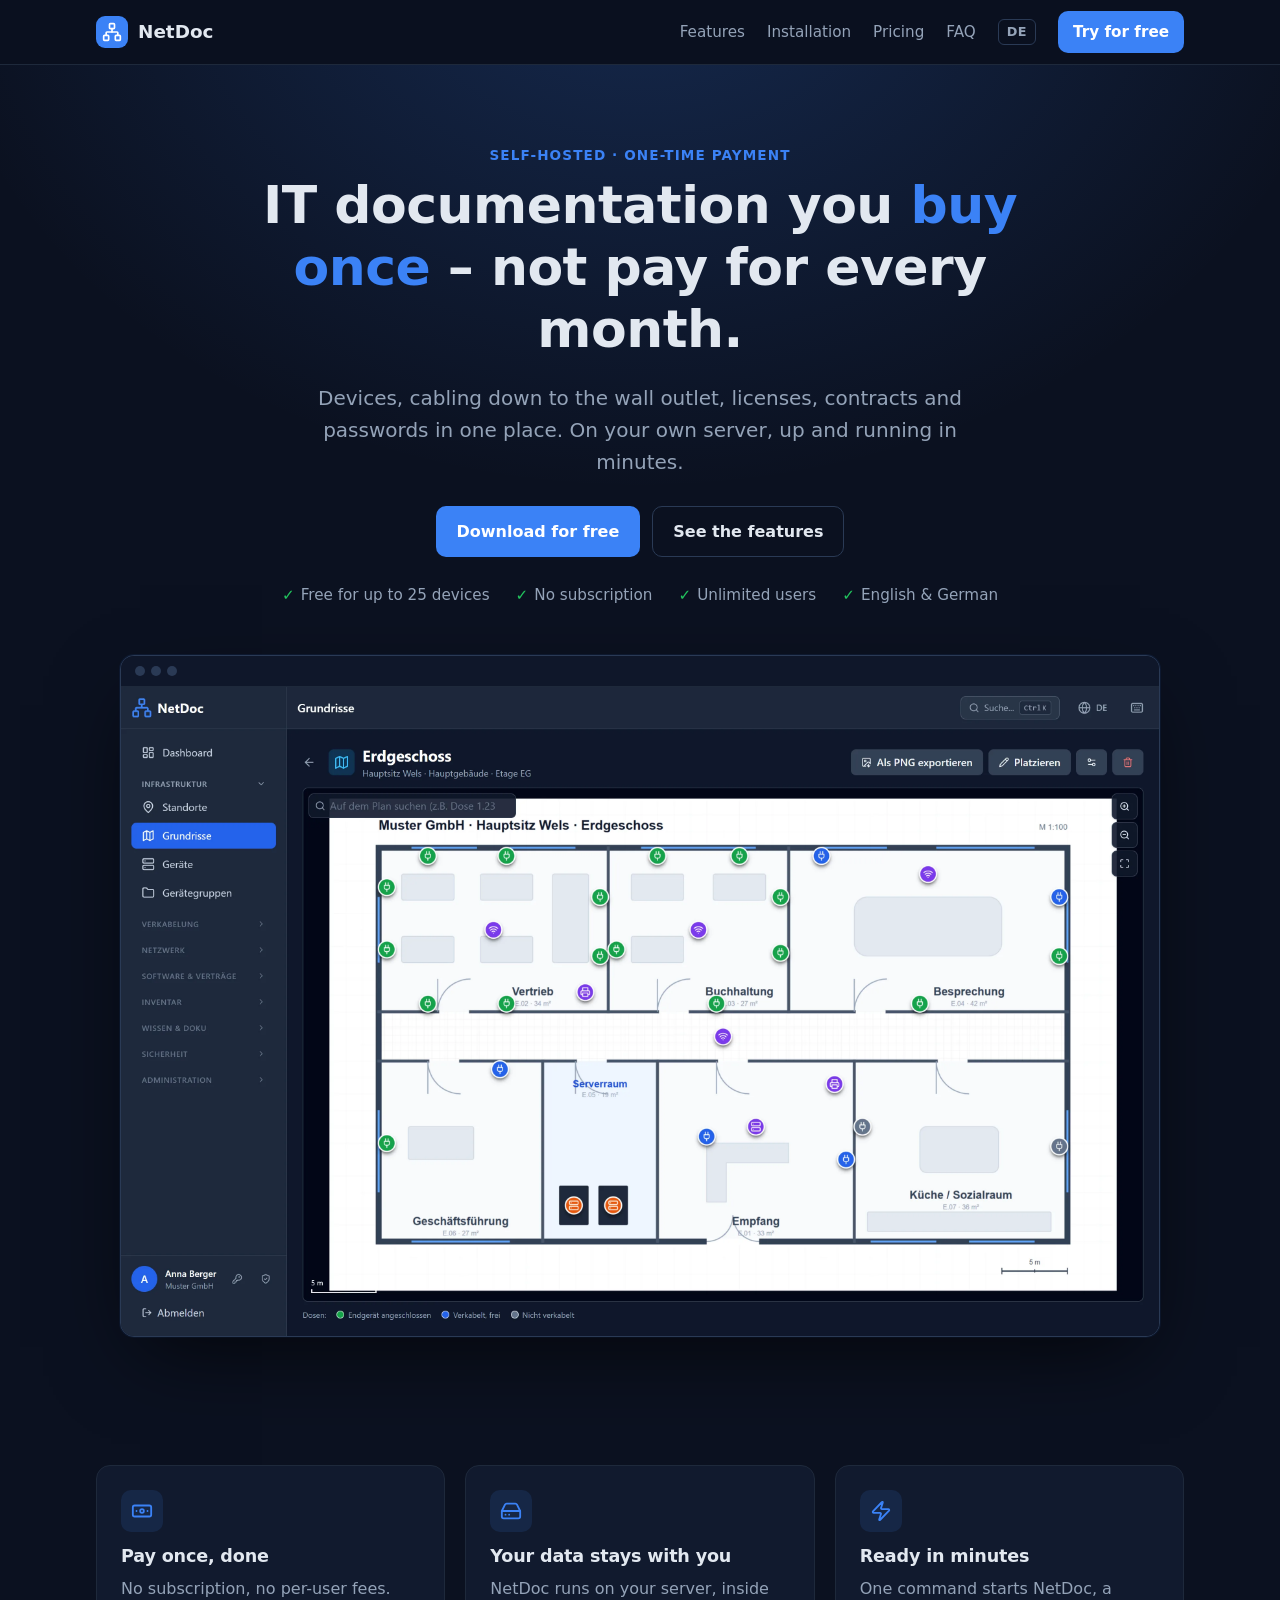
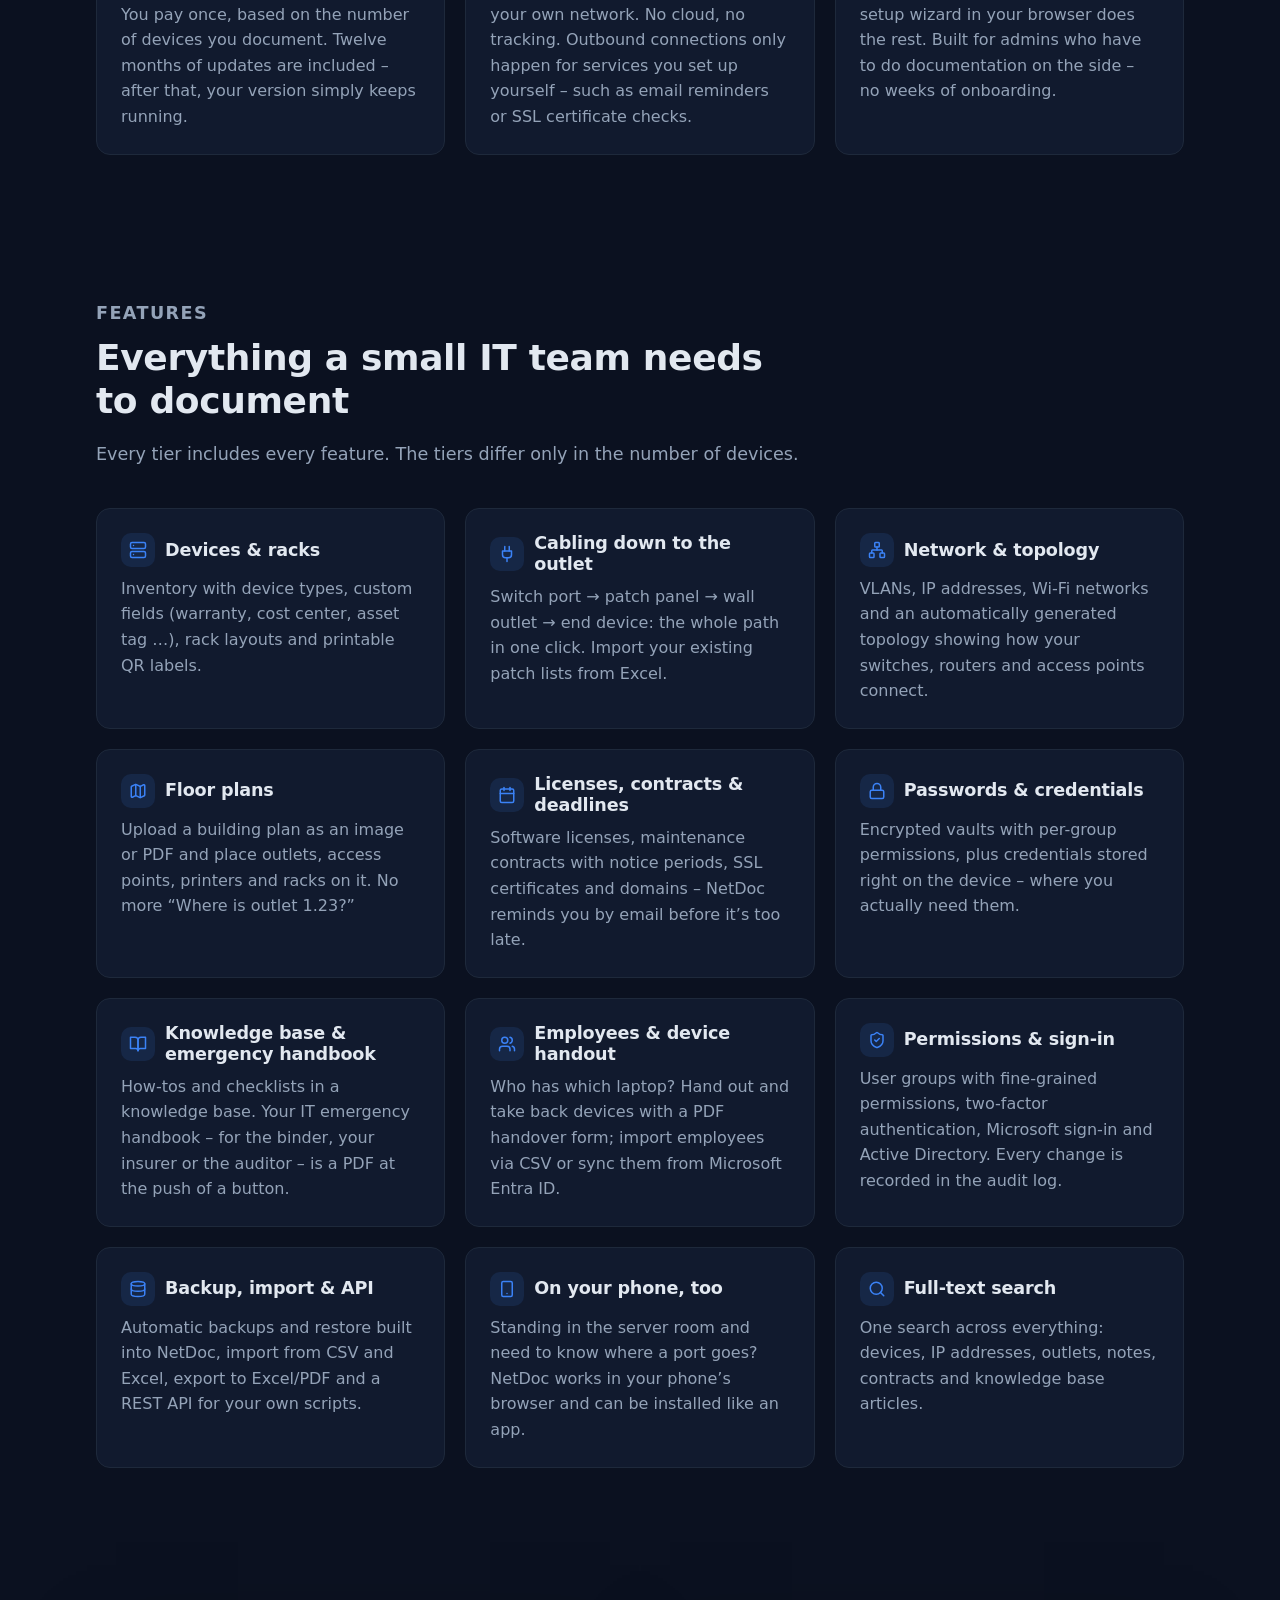
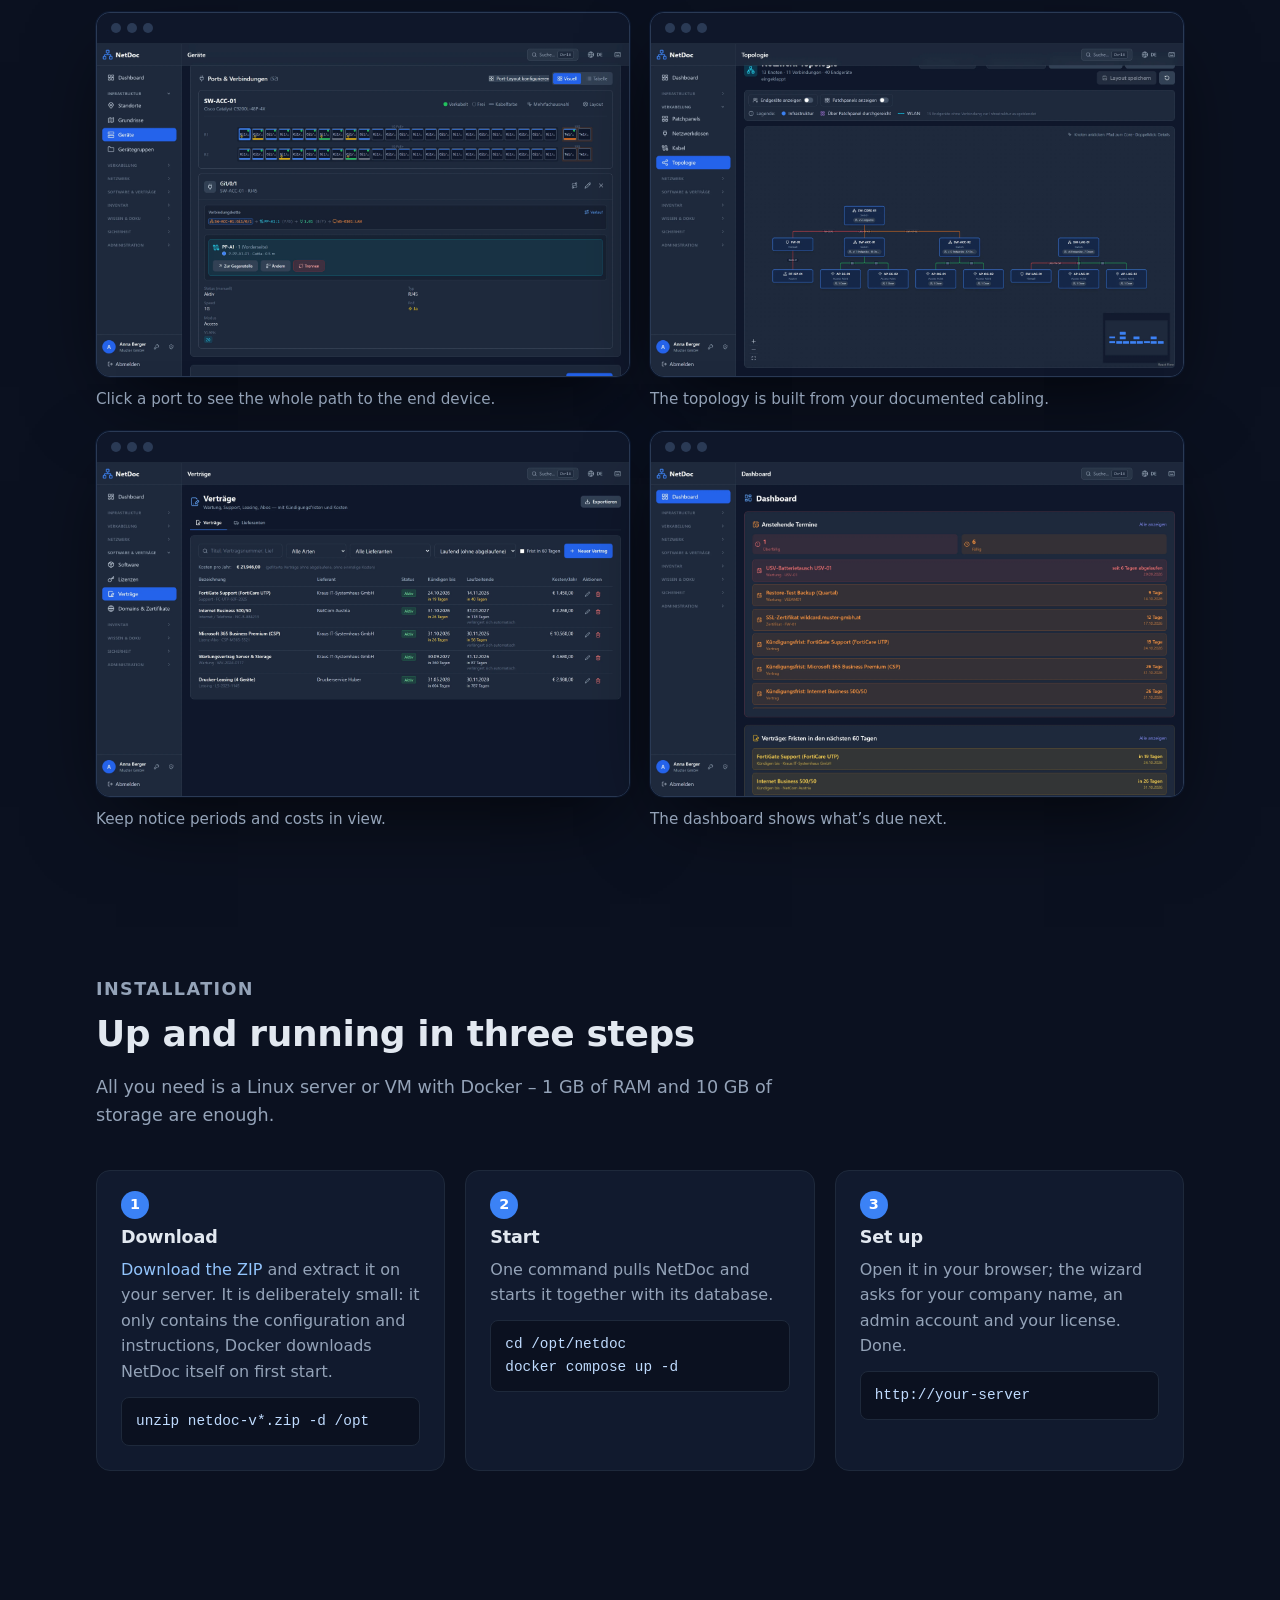
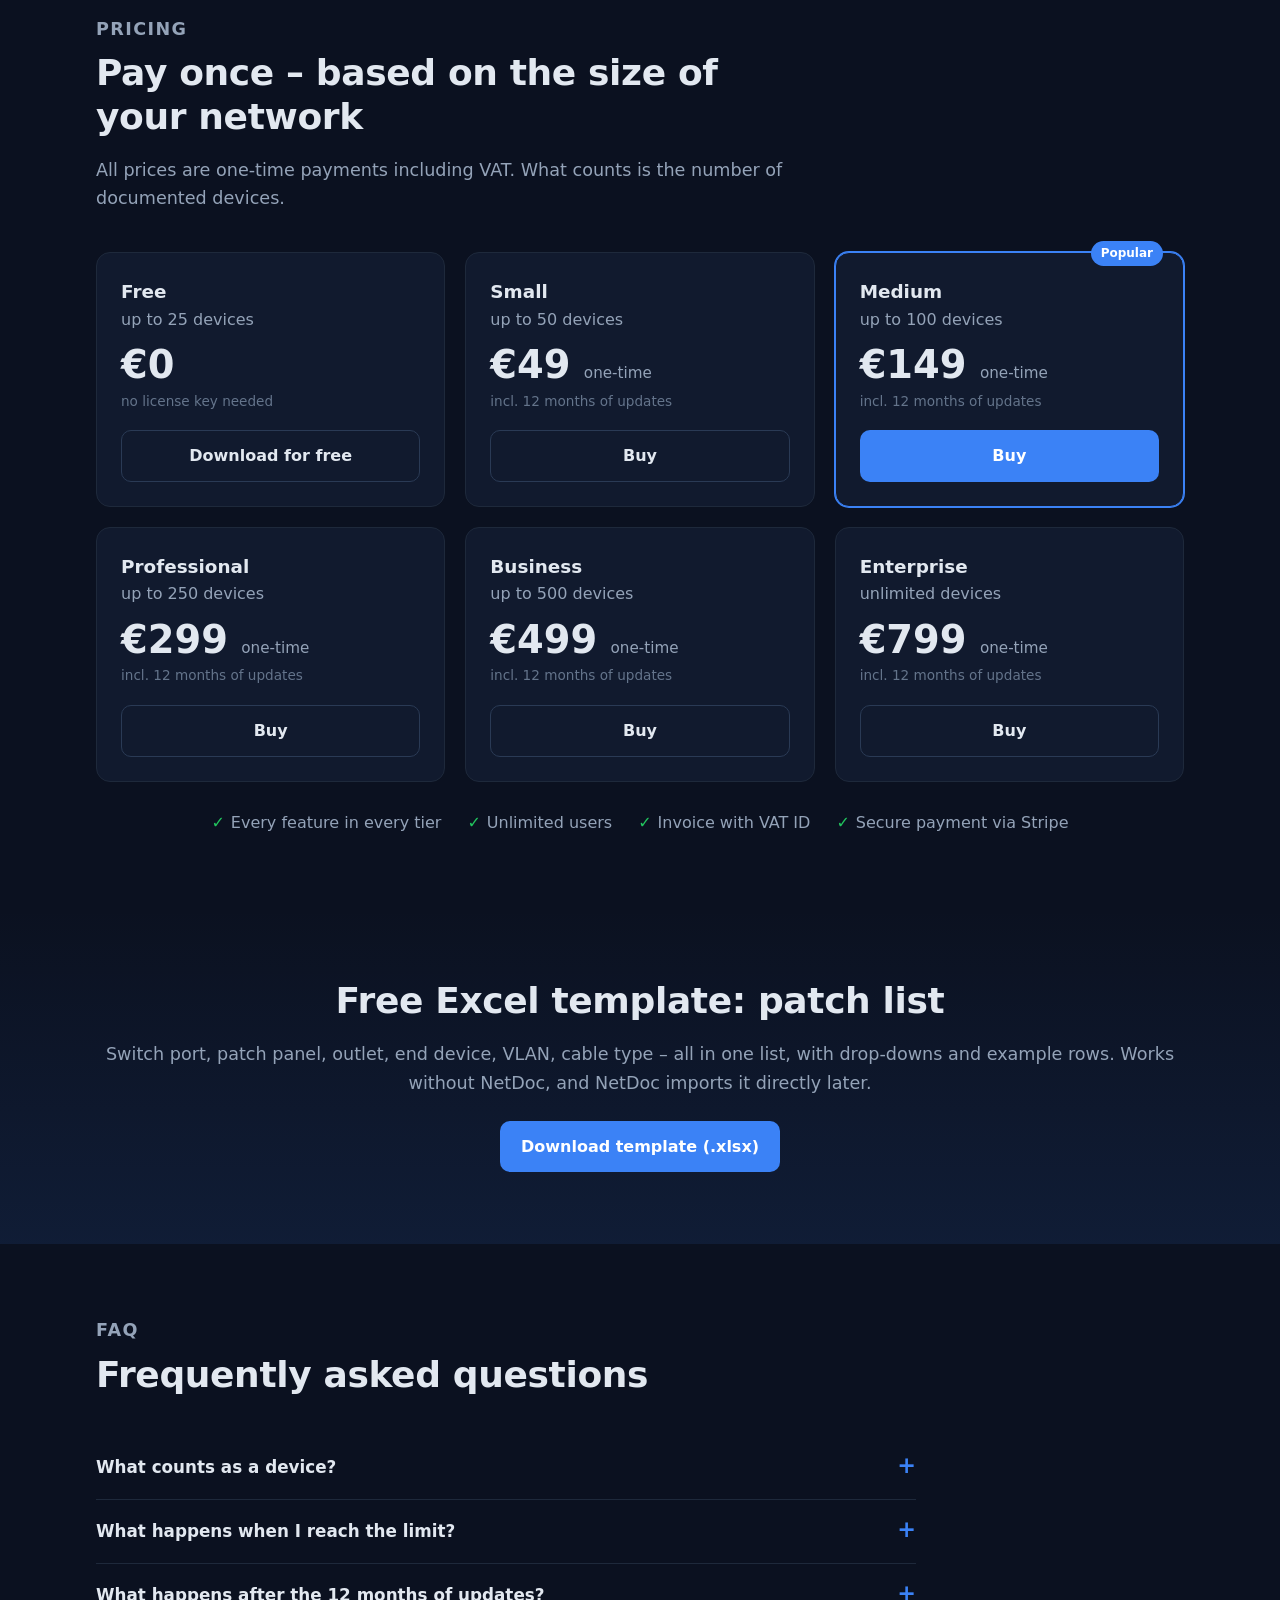
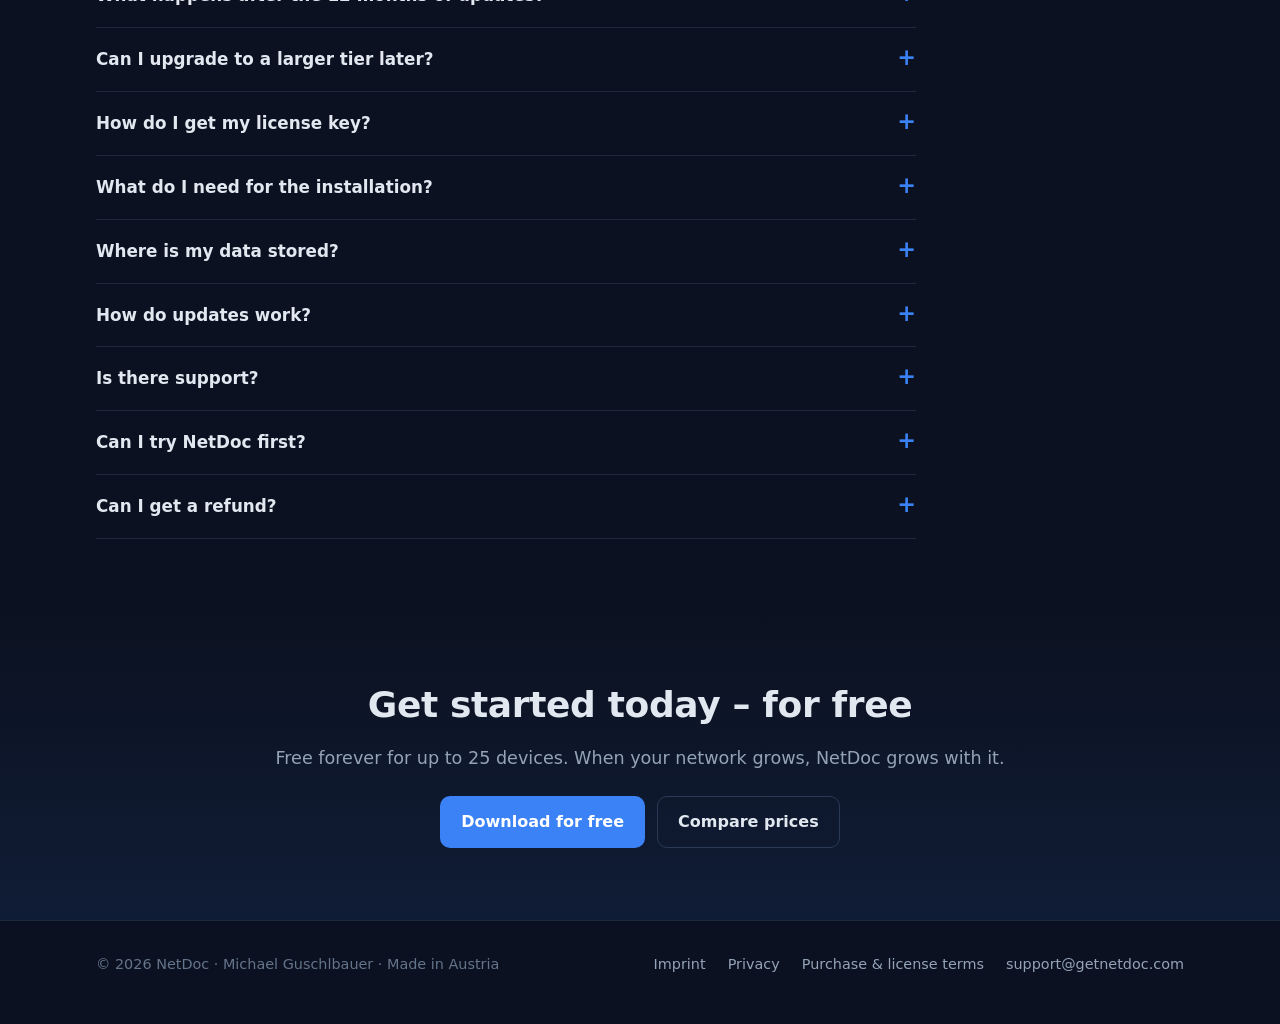
==== commit 5102a2e1: "Website aktualisiert" ====
--- a/en/index.html
+++ b/en/index.html
@@ -180,7 +180,7 @@
       <div class="steps">
         <div class="card">
           <h3>Download</h3>
-          <p><a href="https://github.com/guschlbauermichael93/getnetdoc-website/releases/latest/download/netdoc.zip">Download the ZIP</a> and extract it on your server.</p>
+          <p><a href="https://github.com/guschlbauermichael93/getnetdoc-website/releases/latest/download/netdoc.zip">Download the ZIP</a> and extract it on your server. It is deliberately small: it only contains the configuration and instructions, Docker downloads NetDoc itself on first start.</p>
           <pre class="cmd">unzip netdoc-v*.zip -d /opt</pre>
         </div>
         <div class="card">
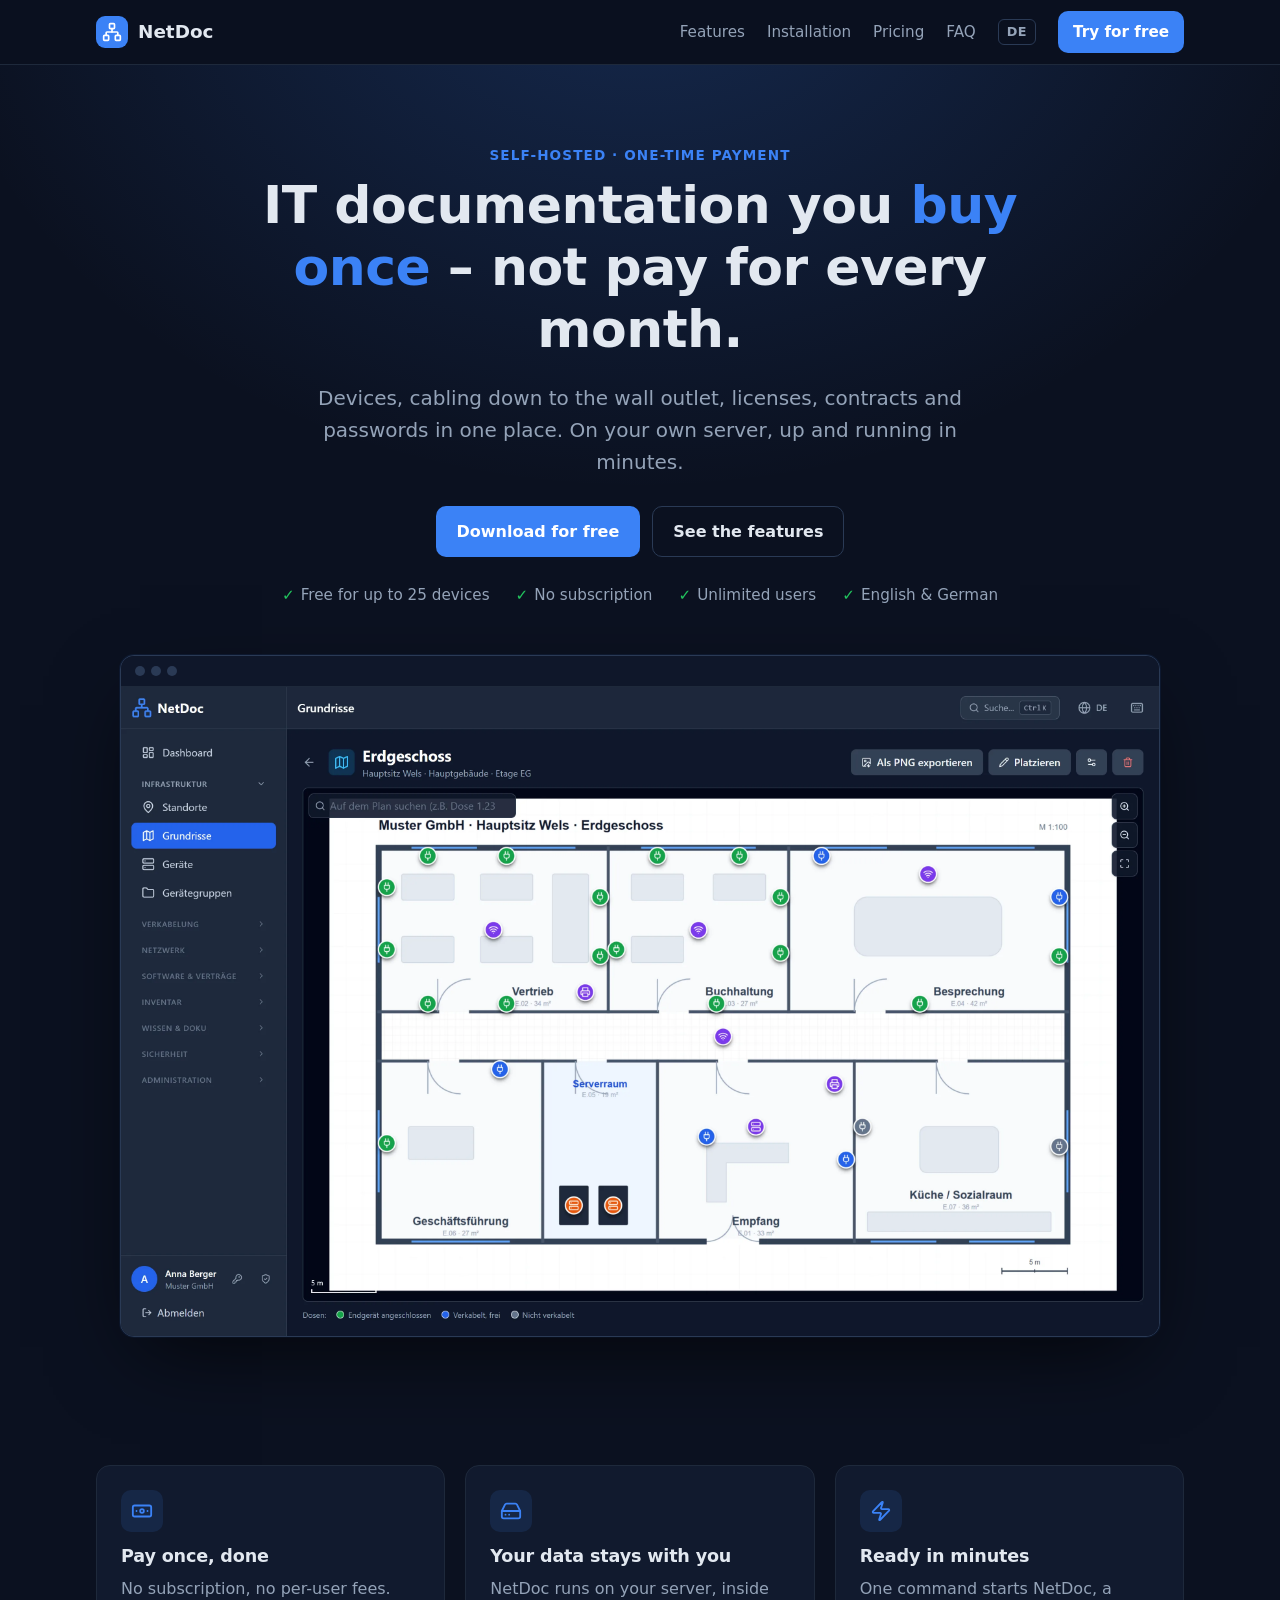
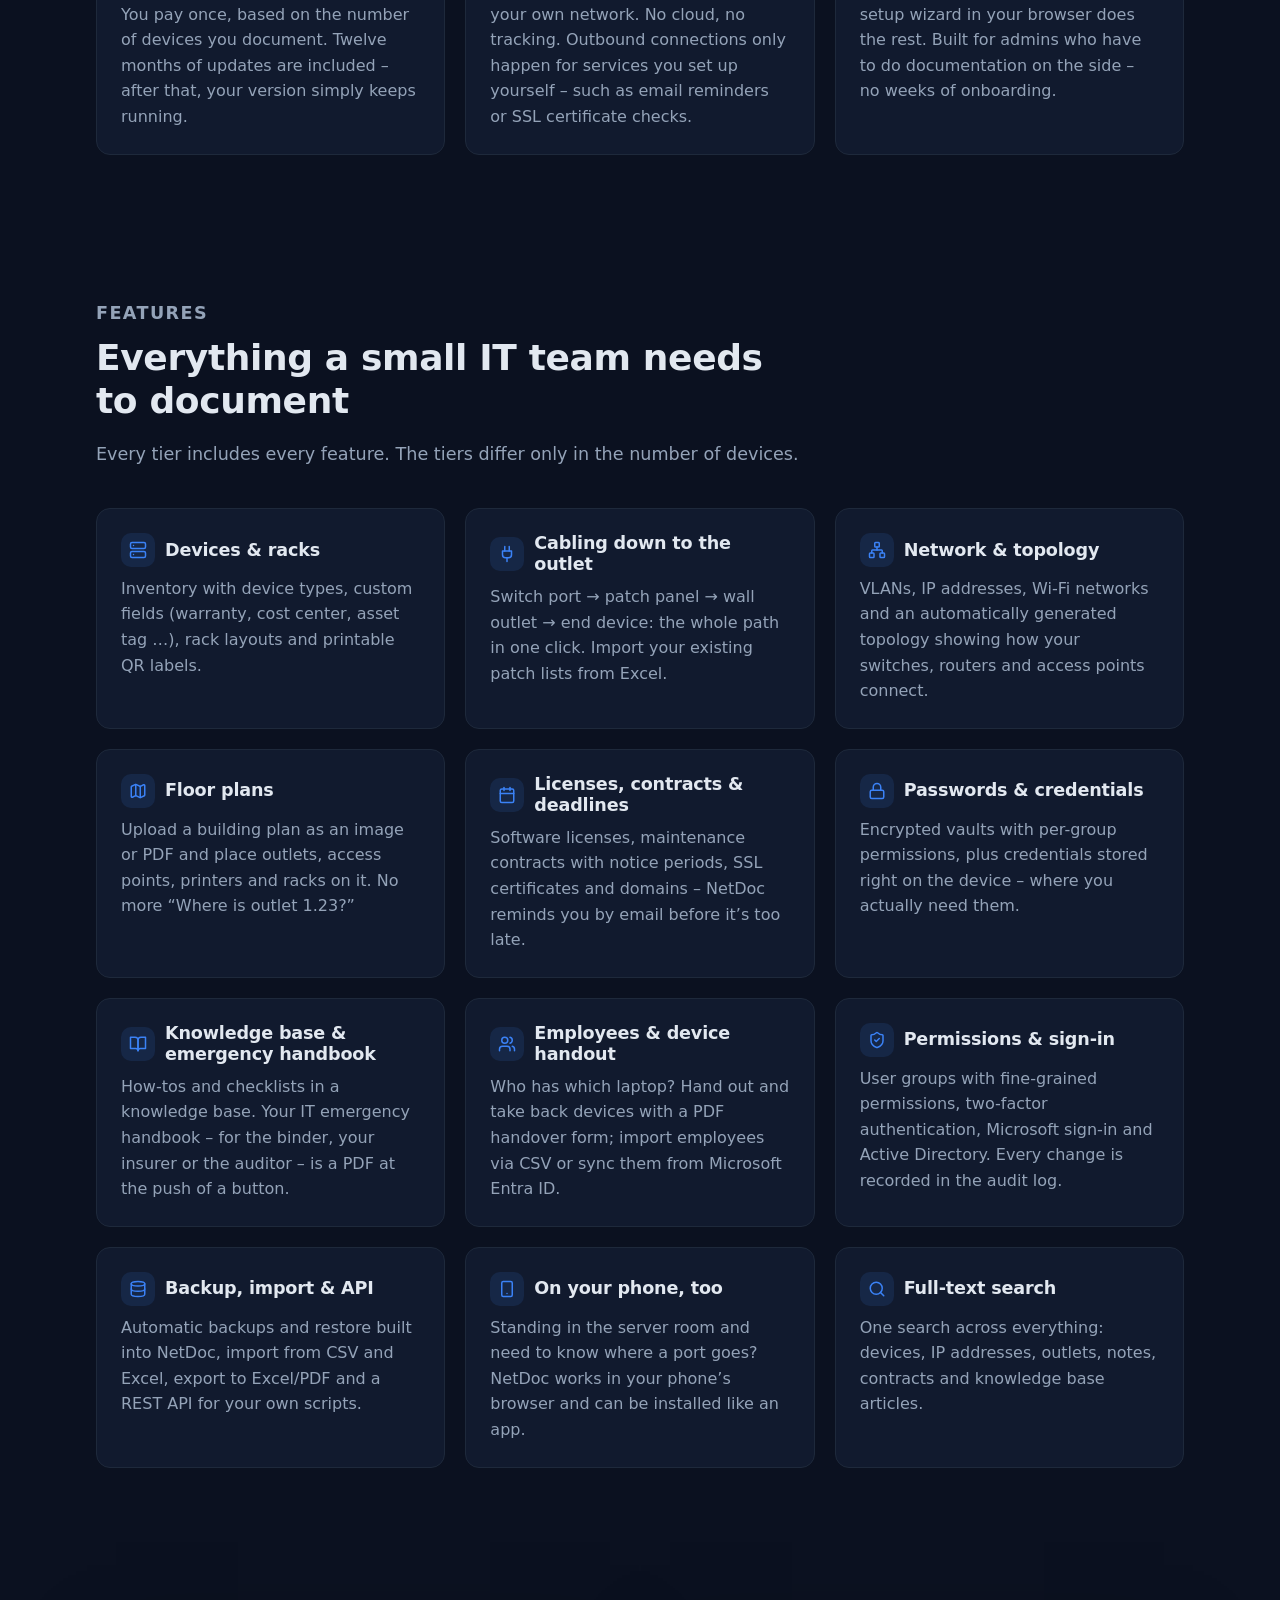
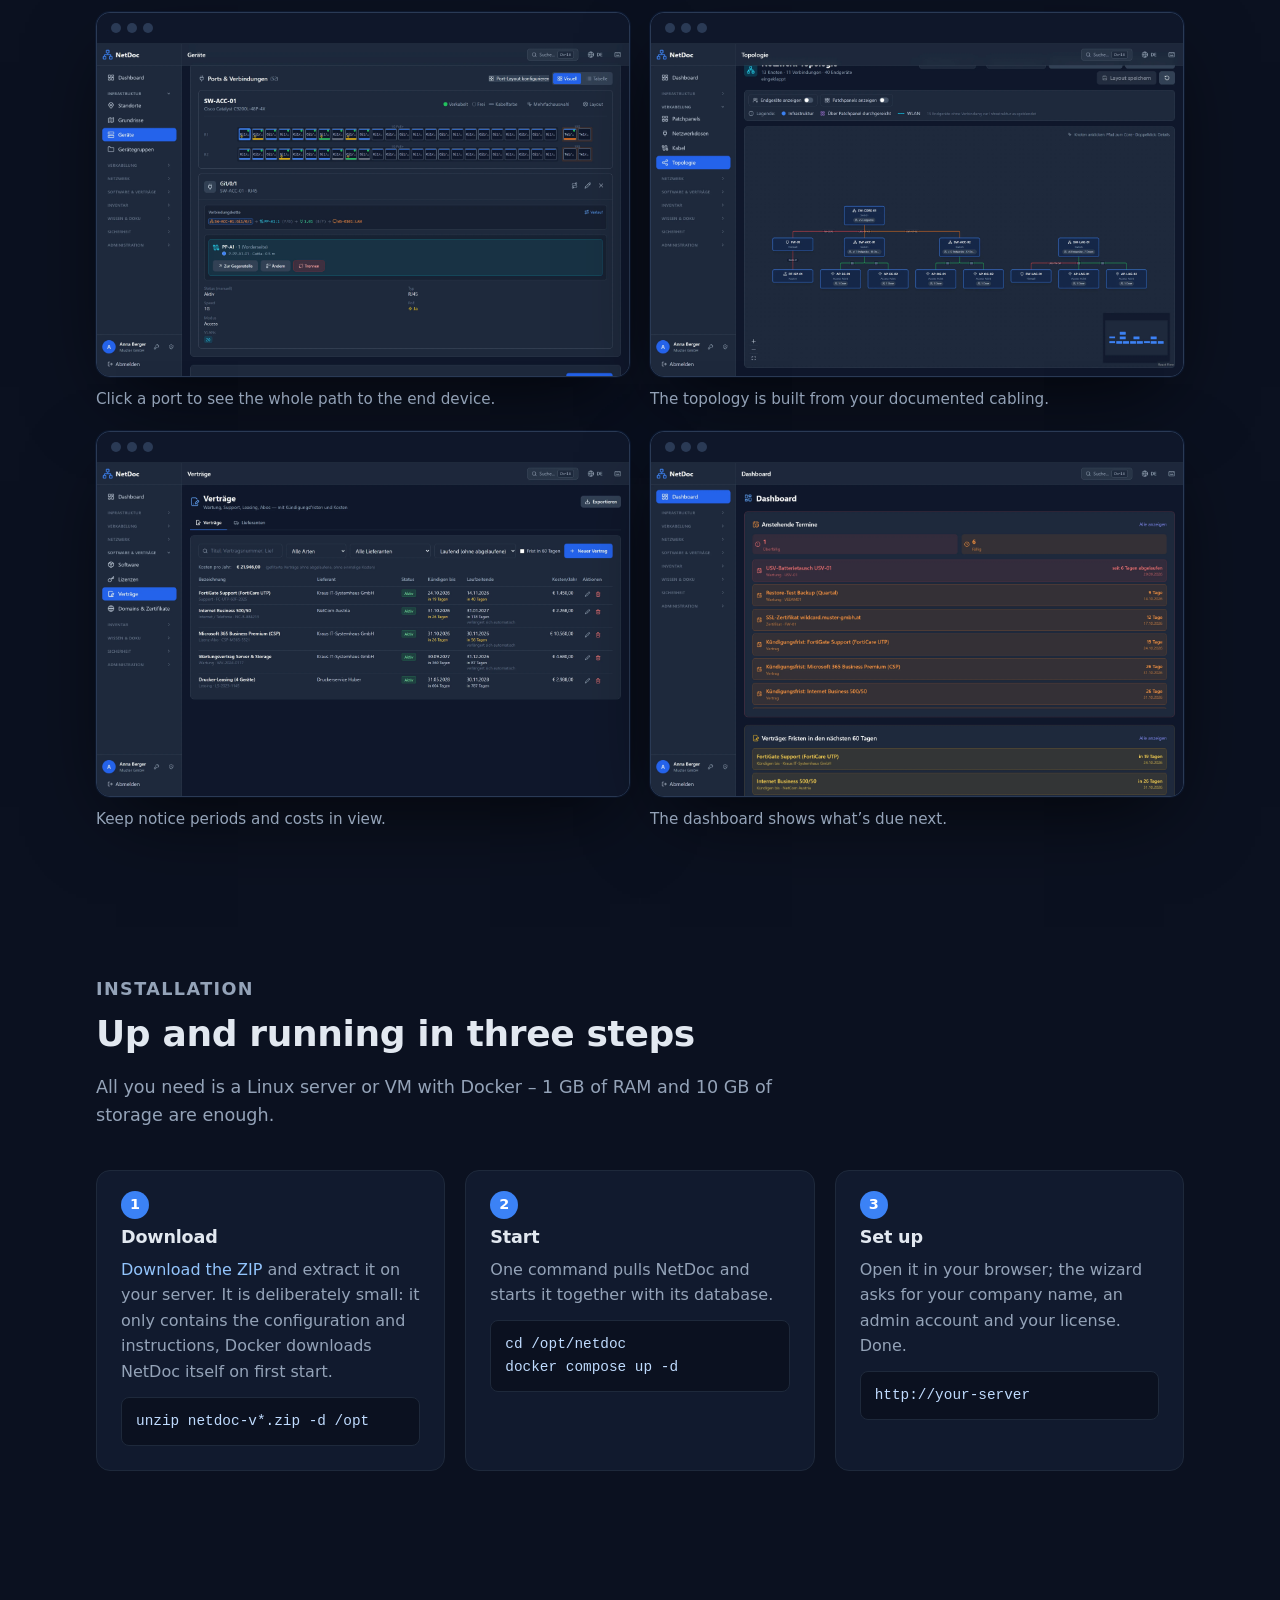
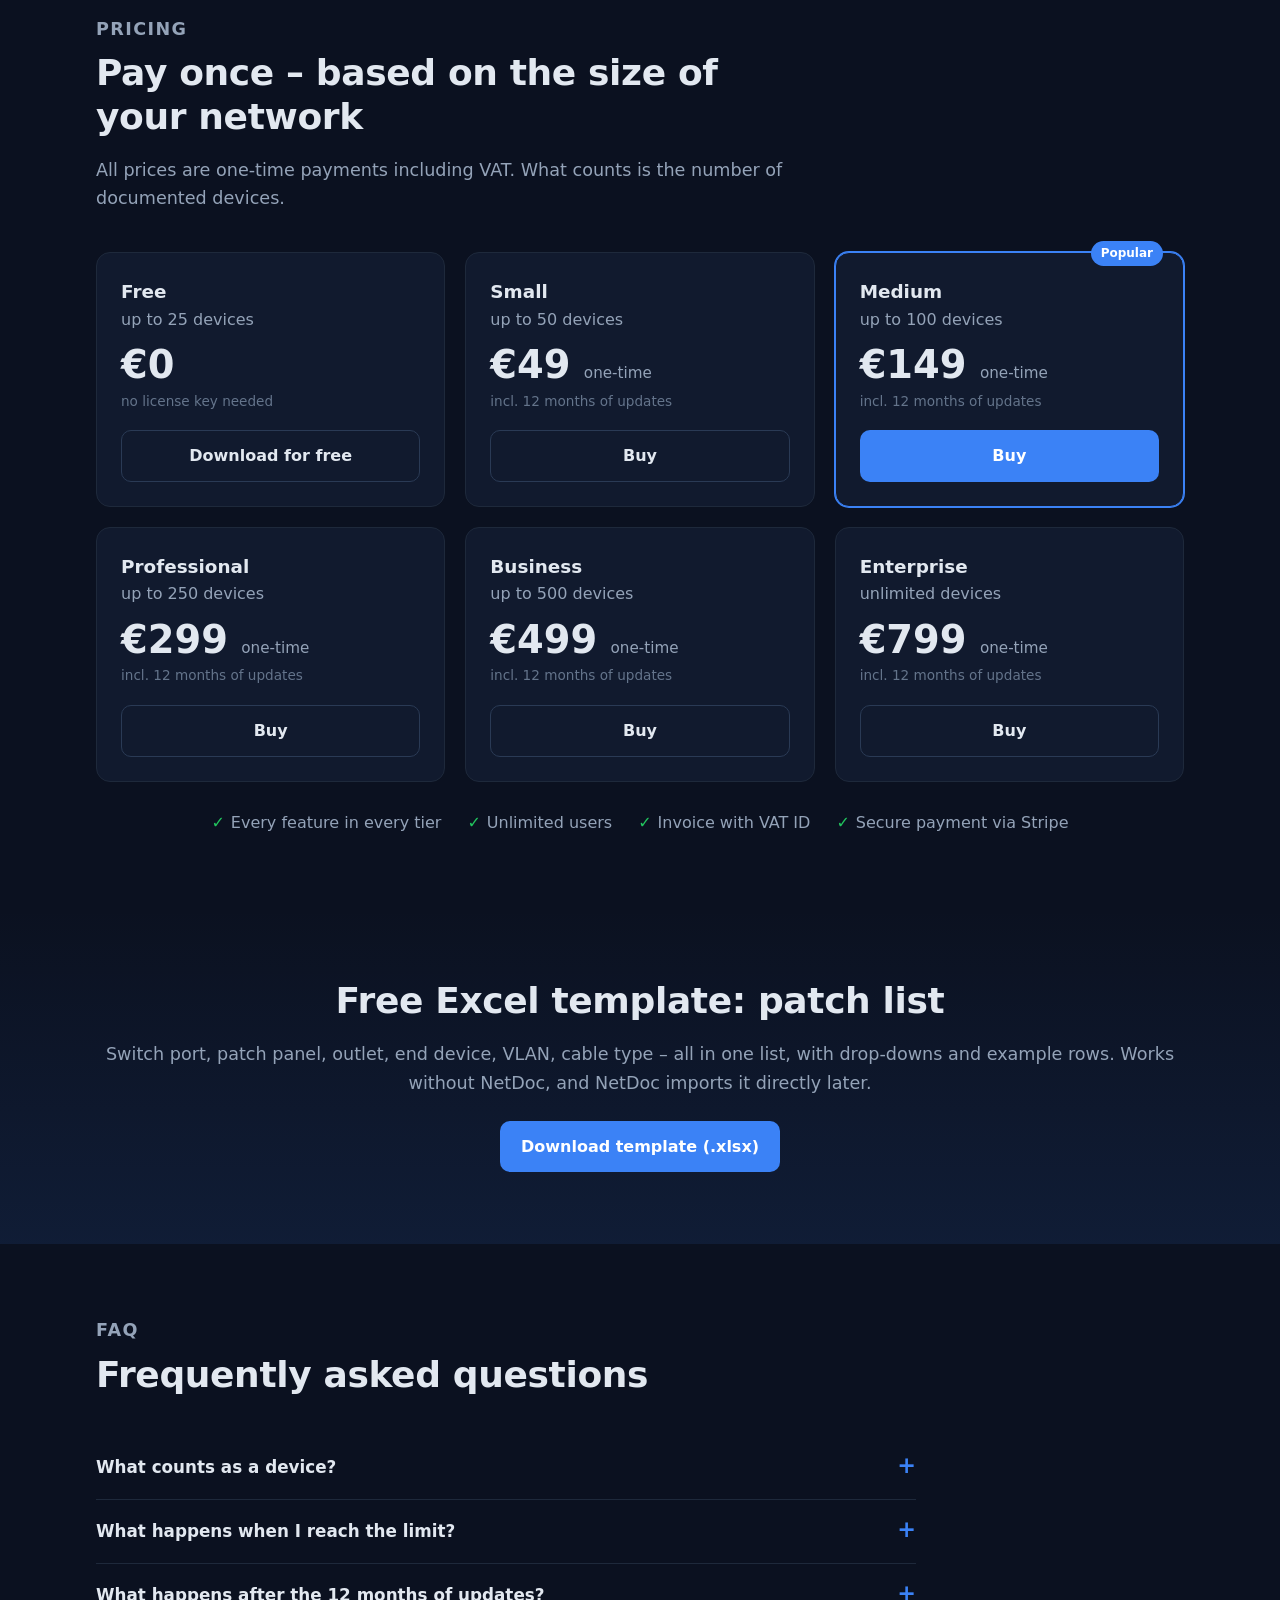
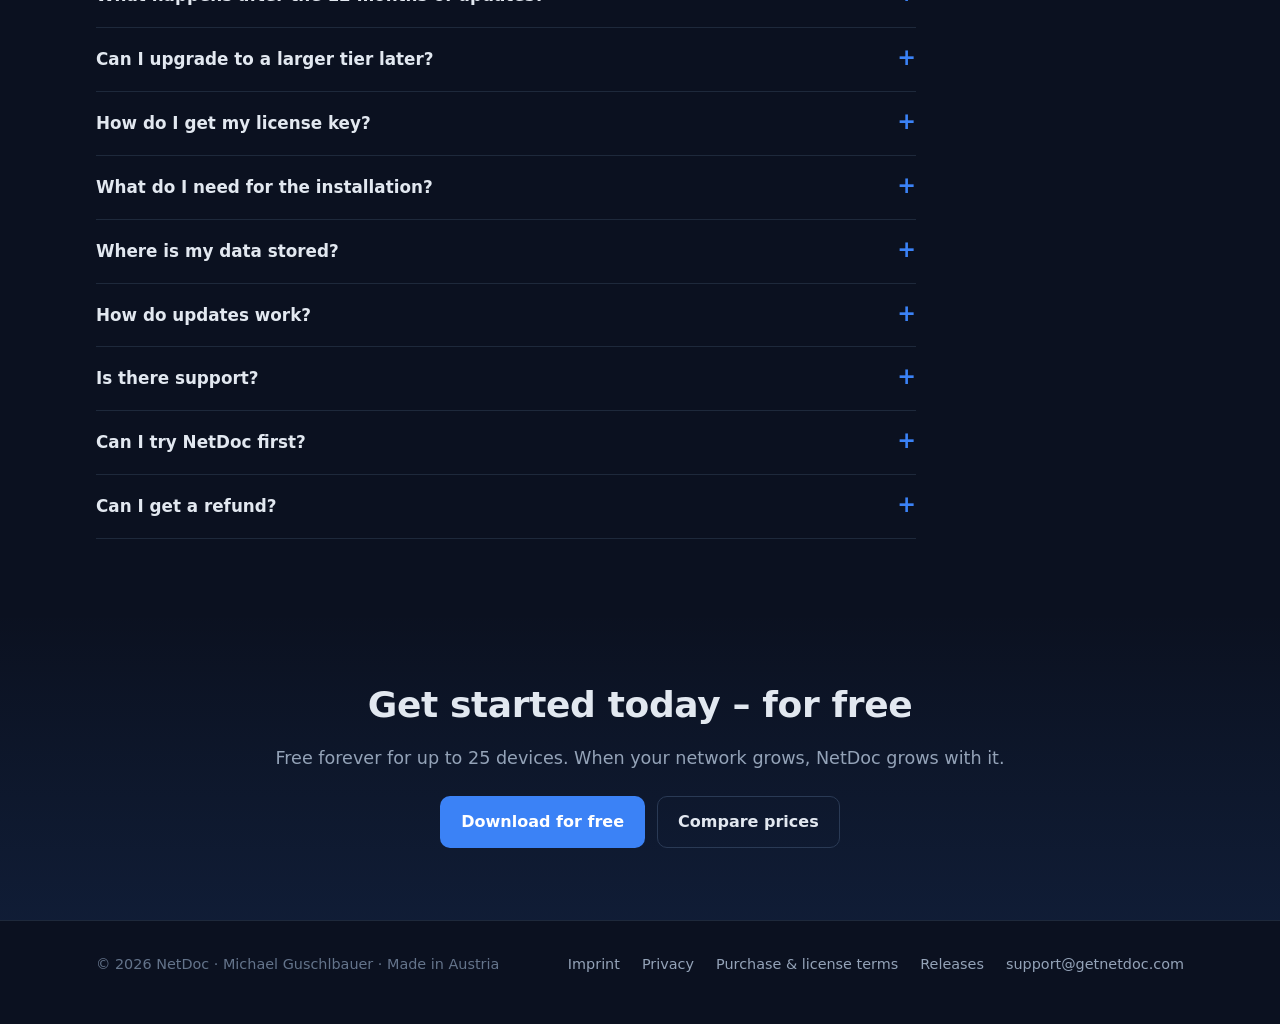
==== commit 4b36e4bb: "Website aktualisiert" ====
--- a/en/index.html
+++ b/en/index.html
@@ -15,6 +15,7 @@
   <meta property="og:title" content="NetDoc – IT documentation without a subscription">
   <meta property="og:description" content="Devices, cabling down to the wall outlet, licenses, contracts and passwords in one place. Self-hosted, one-time payment, free for up to 25 devices.">
   <meta property="og:image" content="https://getnetdoc.com/screenshots/grundriss.webp">
+  <link rel="apple-touch-icon" href="../icon-512.png">
   <link rel="icon" href="../favicon.svg" type="image/svg+xml">
   <link rel="stylesheet" href="../style.css">
   <style>
@@ -278,7 +279,8 @@
       <div class="faq">
         <details>
           <summary>What counts as a device?</summary>
-          <p>Every device you add to NetDoc: switches, routers, servers, PCs, printers, access points and so on. Patch panels, wall outlets, cables, racks, software and contracts don’t count.</p>
+          <p><strong>Counts:</strong> every device you add to NetDoc – for example switches, routers, firewalls, servers, PCs, laptops, printers and access points.</p>
+          <p><strong>Doesn’t count:</strong> patch panels, wall outlets, cables, racks, software, licenses and contracts – you can add as many of those as you like.</p>
         </details>
         <details>
           <summary>What happens when I reach the limit?</summary>
@@ -306,7 +308,7 @@
         </details>
         <details>
           <summary>How do updates work?</summary>
-          <p>With two commands: <code>docker compose pull</code> and <code>docker compose up -d</code>. NetDoc applies database changes automatically on startup. Creating a backup beforehand takes one click under Settings → Backup.</p>
+          <p>NetDoc tells administrators on the dashboard when a new release is available (can be turned off). You install it yourself: set <code>NETDOC_VERSION=</code> in the <code>.env</code> file to the new version, then run <code>docker compose pull</code> and <code>docker compose up -d</code>. NetDoc applies database changes automatically on startup. Creating a backup beforehand takes one click under Settings → Backup. All changes: <a href="changelog.html">Releases</a>.</p>
         </details>
         <details>
           <summary>Is there support?</summary>
@@ -344,6 +346,7 @@
       <a href="imprint.html">Imprint</a>
       <a href="privacy.html">Privacy</a>
       <a href="terms.html">Purchase &amp; license terms</a>
+      <a href="changelog.html">Releases</a>
       <a href="mailto:support@getnetdoc.com">support@getnetdoc.com</a>
     </nav>
   </div>
--- a/style.css
+++ b/style.css
@@ -157,6 +157,7 @@
 .faq summary::after { content: "+"; color: var(--primary); font-size: 1.4rem; line-height: 1; }
 .faq details[open] summary::after { content: "−"; }
 .faq details p { color: var(--muted); margin: 12px 0 0; }
+.faq details p strong { color: var(--text); }
 
 /* Abschluss */
 .cta-band { text-align: center; background: linear-gradient(180deg, transparent, rgba(59,130,246,.10)); }
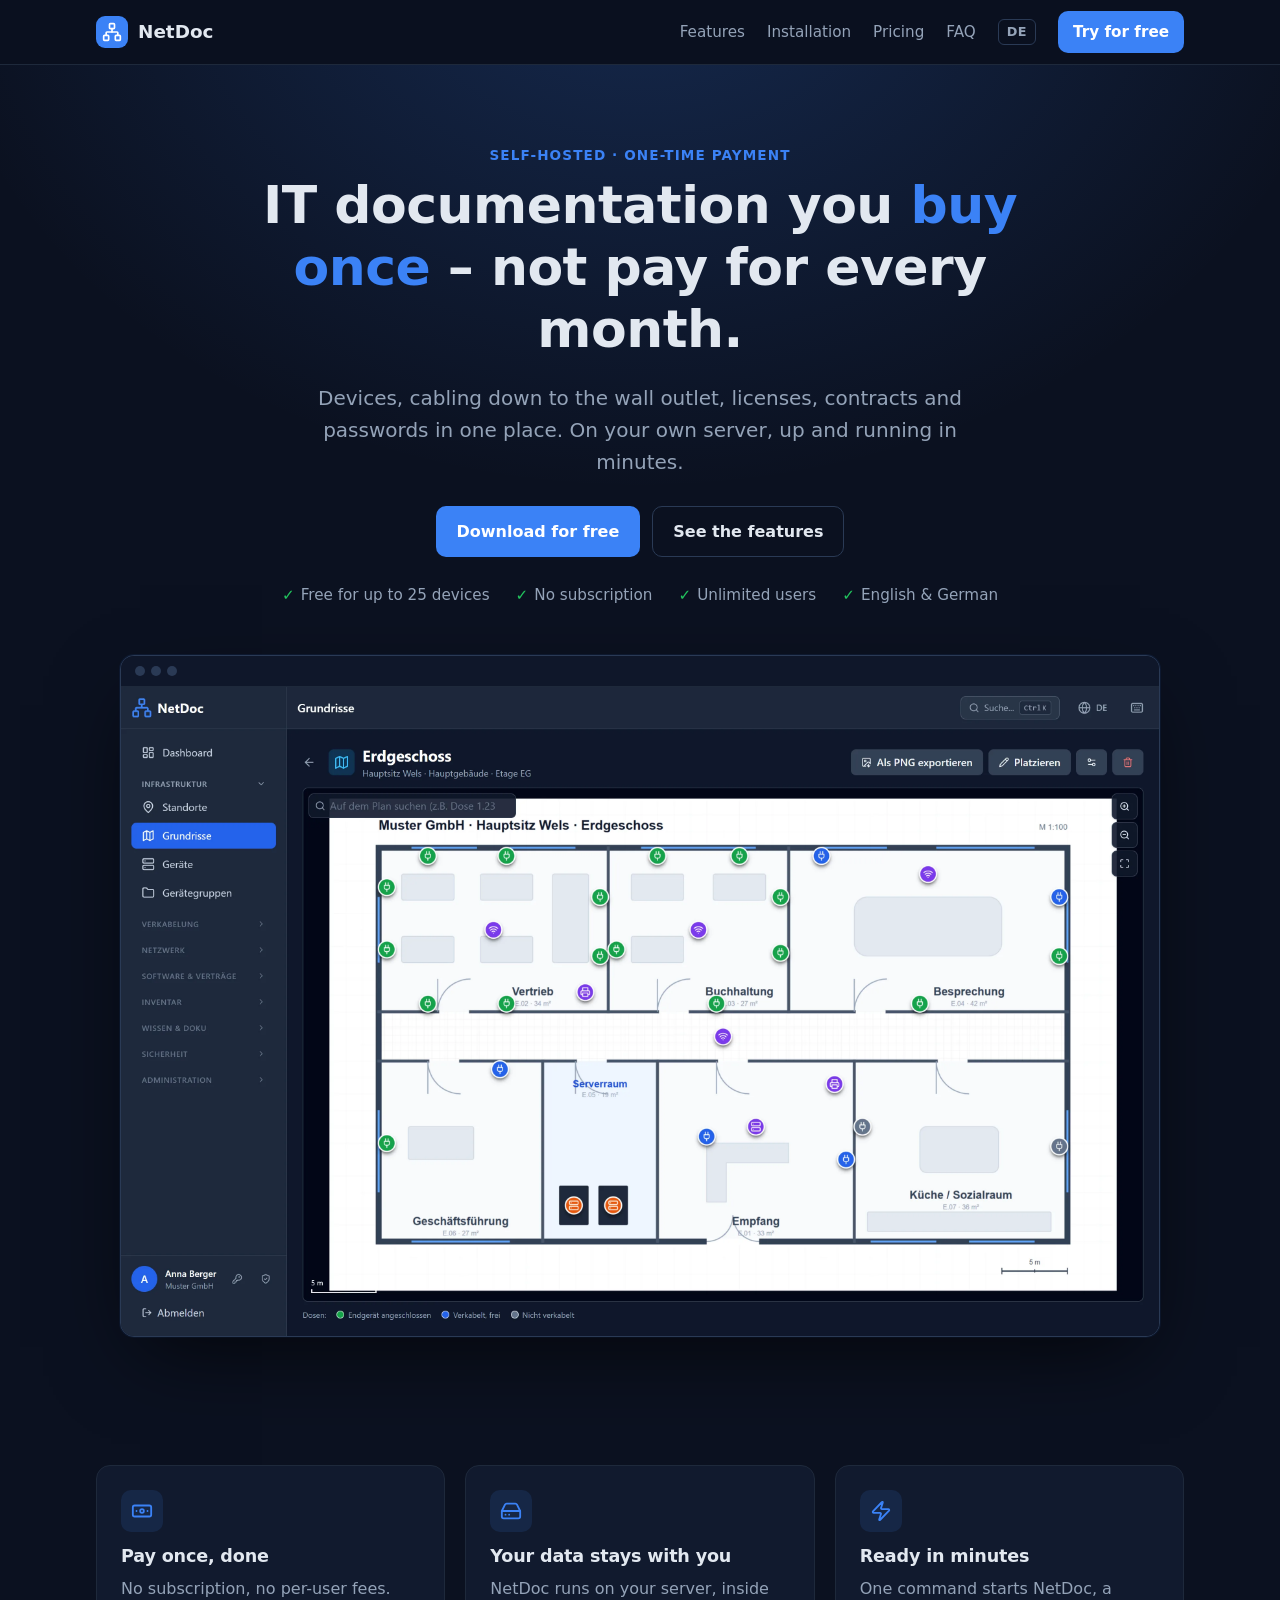
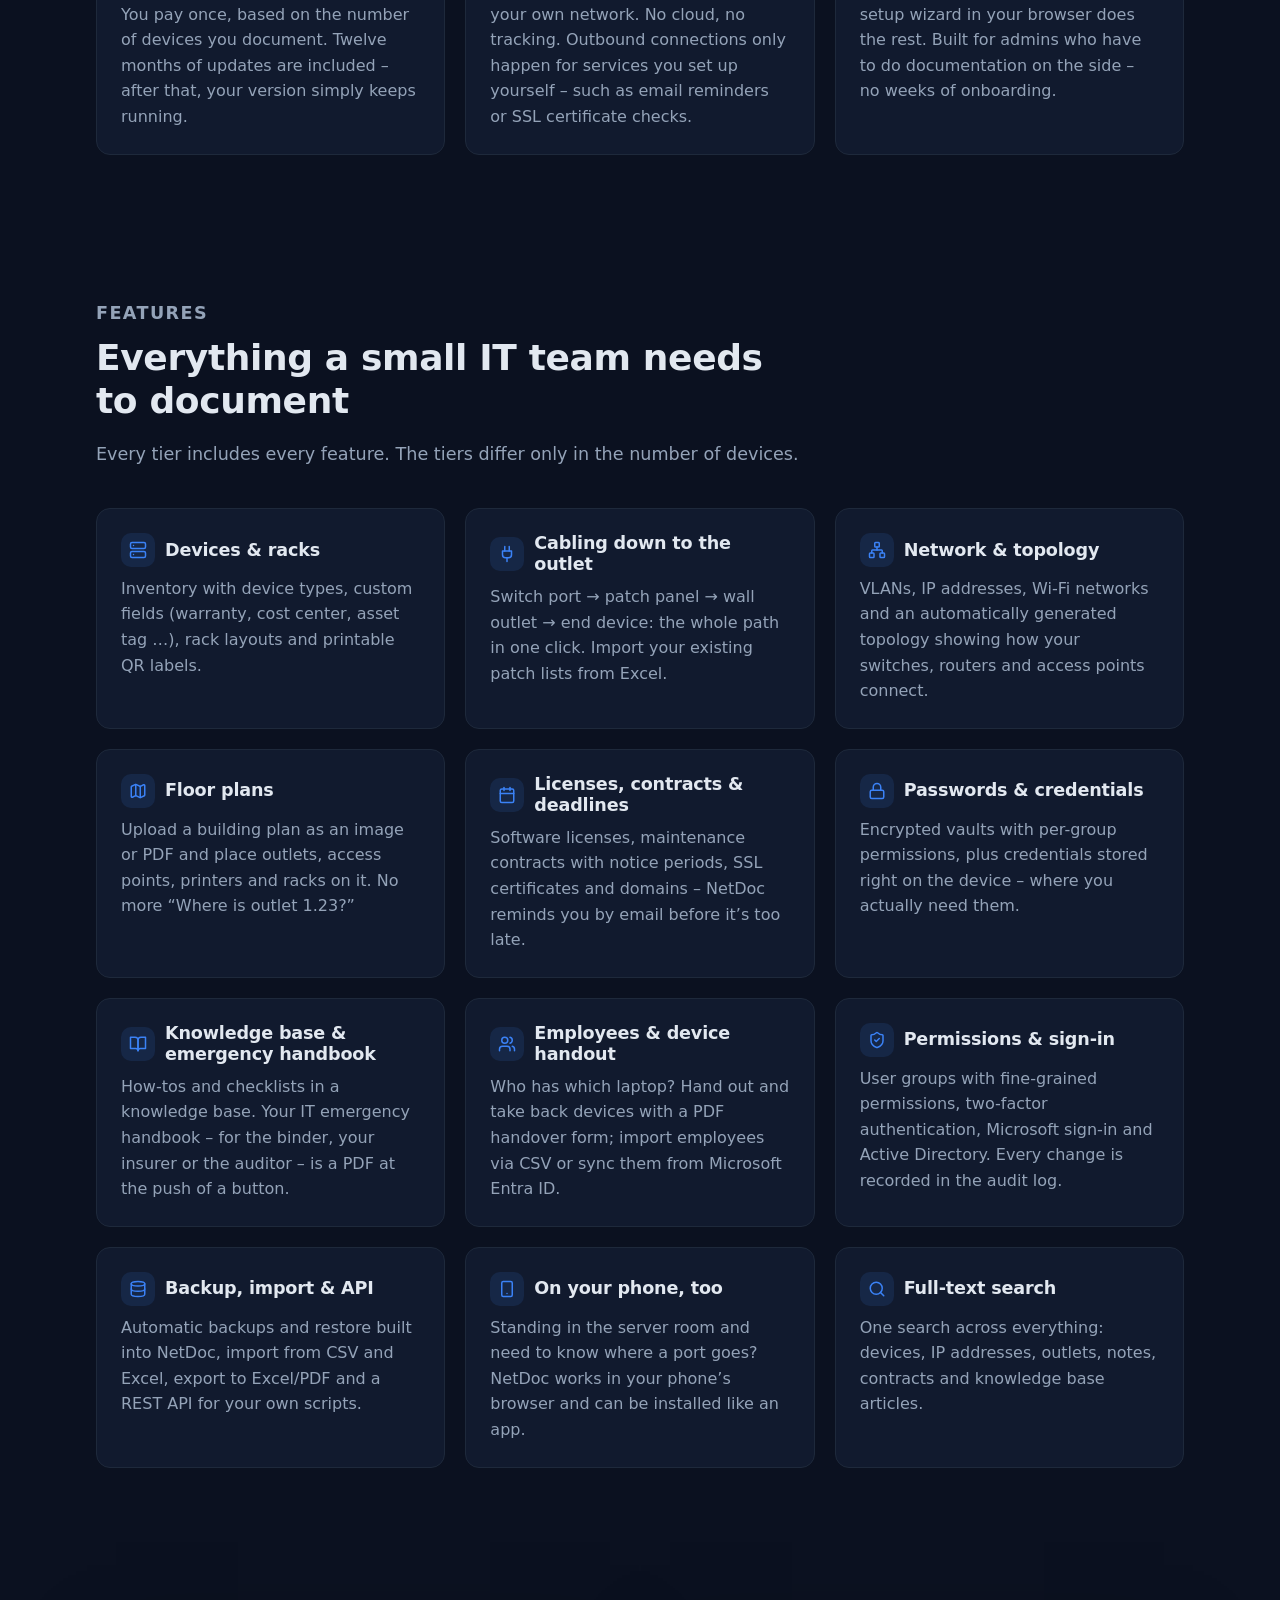
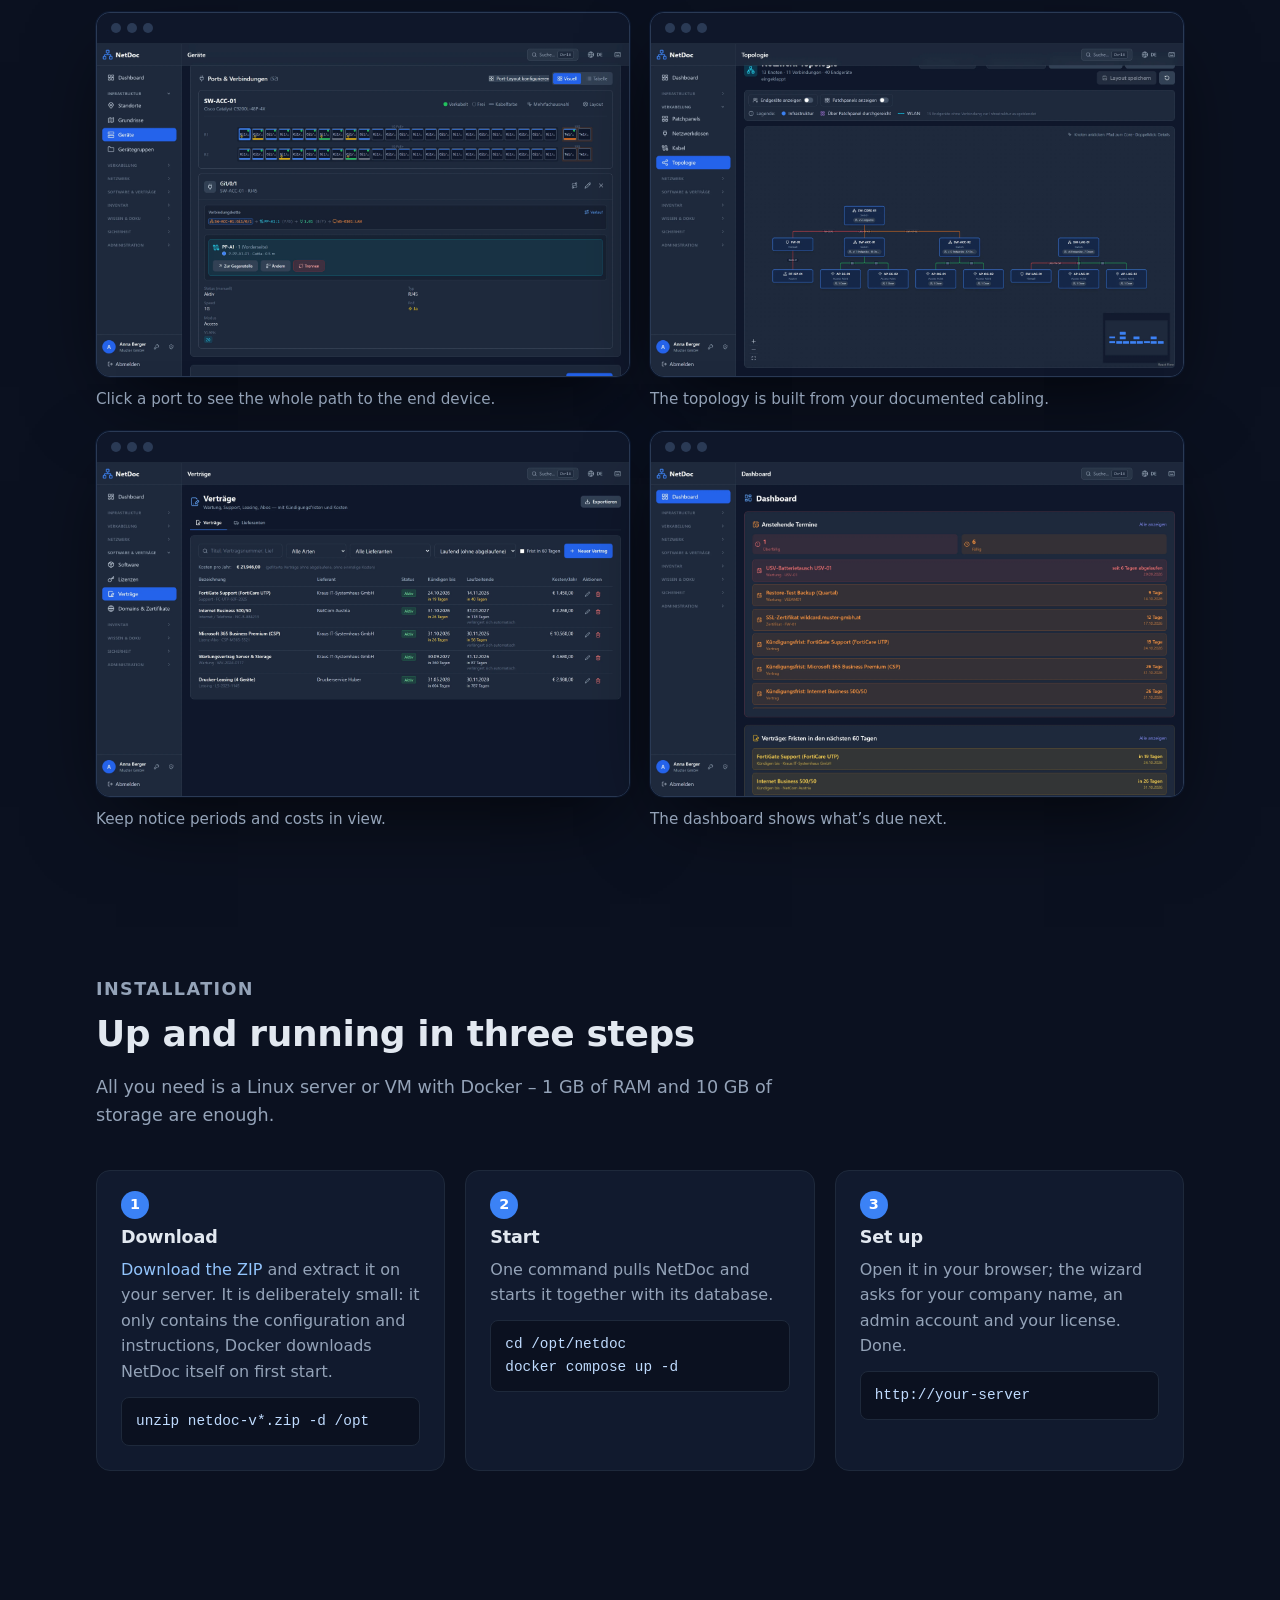
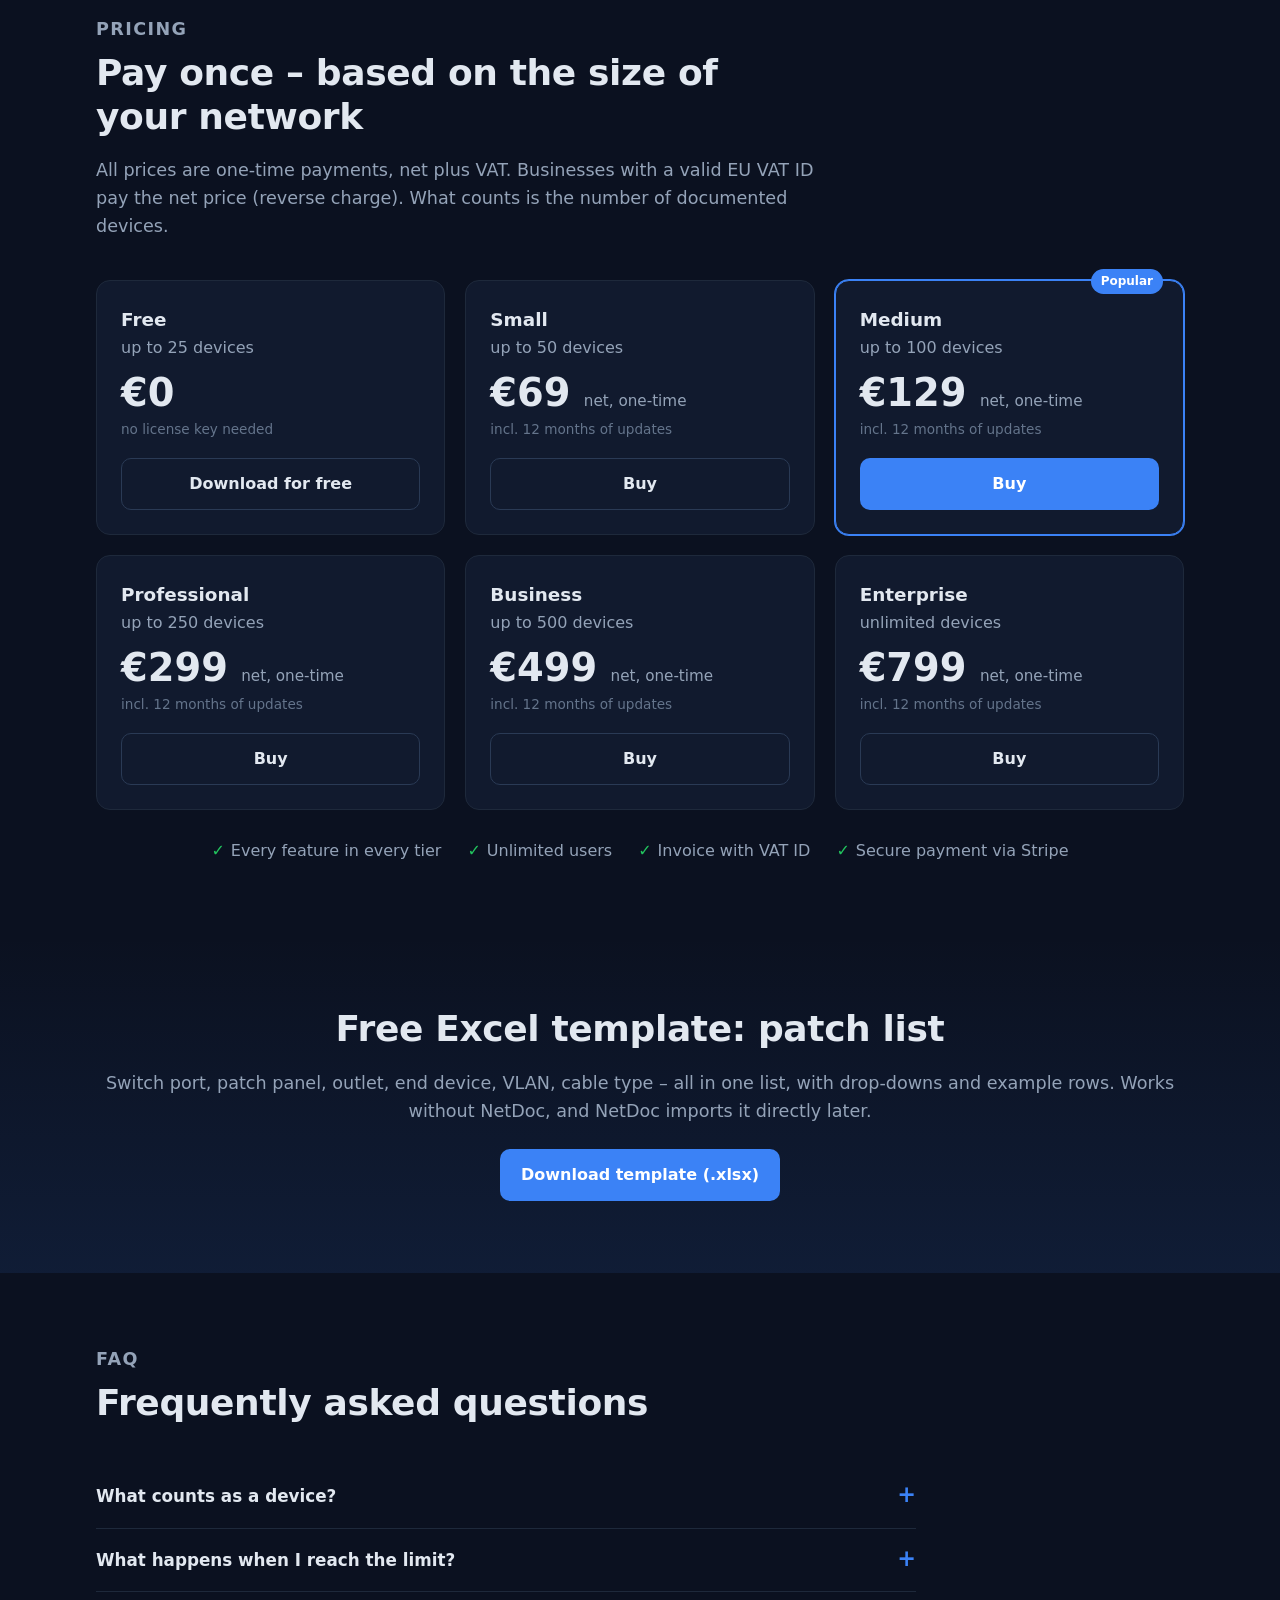
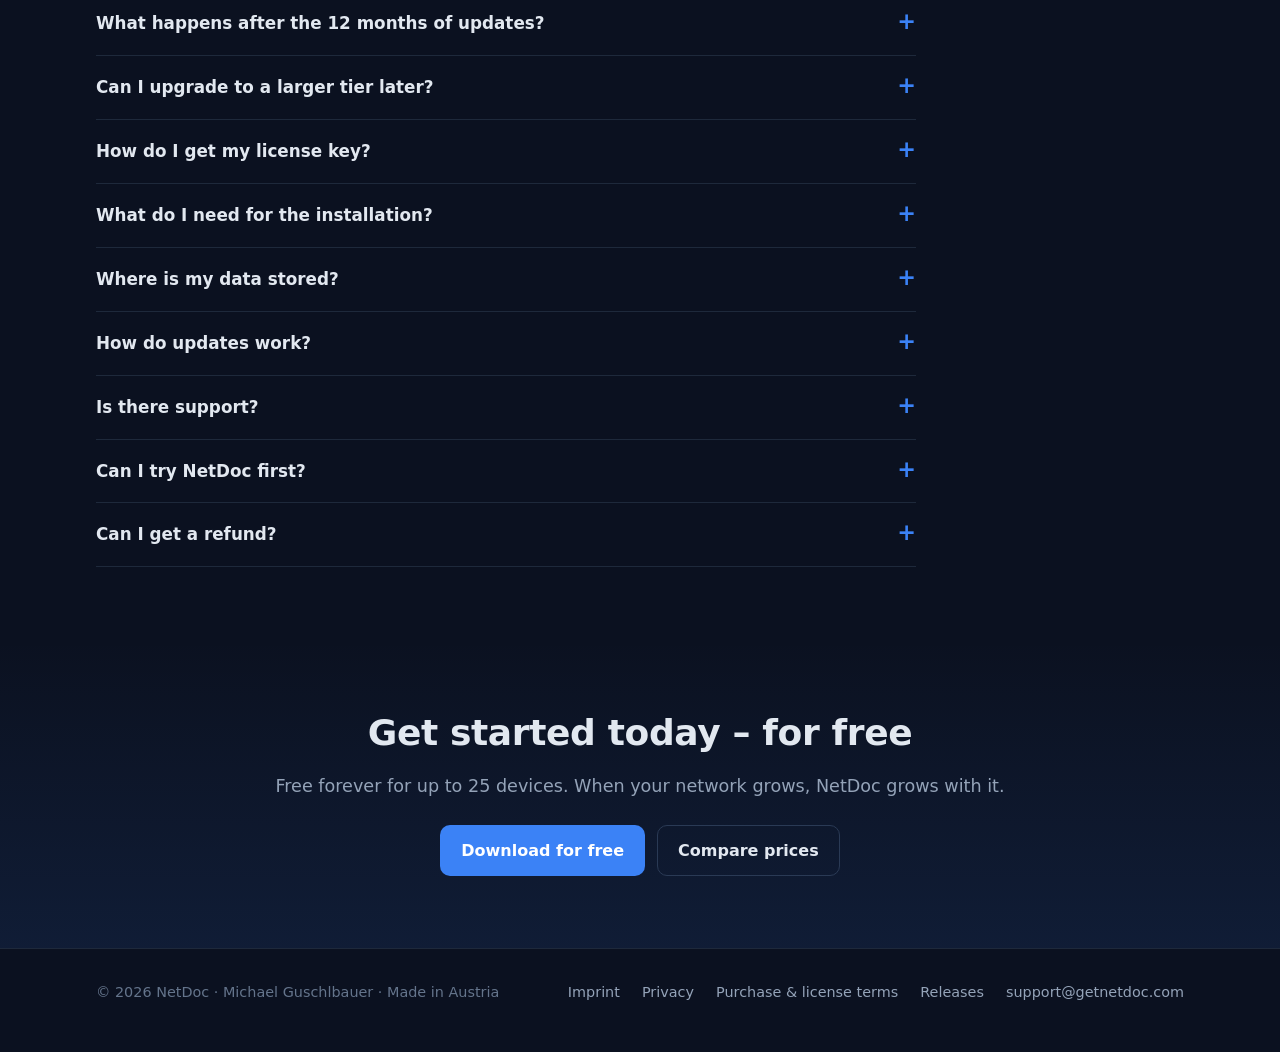
==== commit 8da2b04f: "Website aktualisiert" ====
--- a/en/index.html
+++ b/en/index.html
@@ -204,7 +204,7 @@
       <div class="section-head">
         <p class="eyebrow">Pricing</p>
         <h2>Pay once – based on the size of your network</h2>
-        <p>All prices are one-time payments including VAT. What counts is the number of documented devices.</p>
+        <p>All prices are one-time payments, net plus VAT. Businesses with a valid EU VAT ID pay the net price (reverse charge). What counts is the number of documented devices.</p>
       </div>
       <div class="prices">
         <div class="card price">
@@ -217,7 +217,7 @@
         <div class="card price">
           <div class="tier">Small</div>
           <div class="devices">up to 50 devices</div>
-          <div class="amount">€49 <small>one-time</small></div>
+          <div class="amount">€69 <small>net, one-time</small></div>
           <div class="note">incl. 12 months of updates</div>
           <a class="btn btn-ghost" href="#" data-checkout="small">Buy</a>
         </div>
@@ -225,28 +225,28 @@
           <span class="badge">Popular</span>
           <div class="tier">Medium</div>
           <div class="devices">up to 100 devices</div>
-          <div class="amount">€149 <small>one-time</small></div>
+          <div class="amount">€129 <small>net, one-time</small></div>
           <div class="note">incl. 12 months of updates</div>
           <a class="btn btn-primary" href="#" data-checkout="medium">Buy</a>
         </div>
         <div class="card price">
           <div class="tier">Professional</div>
           <div class="devices">up to 250 devices</div>
-          <div class="amount">€299 <small>one-time</small></div>
+          <div class="amount">€299 <small>net, one-time</small></div>
           <div class="note">incl. 12 months of updates</div>
           <a class="btn btn-ghost" href="#" data-checkout="professional">Buy</a>
         </div>
         <div class="card price">
           <div class="tier">Business</div>
           <div class="devices">up to 500 devices</div>
-          <div class="amount">€499 <small>one-time</small></div>
+          <div class="amount">€499 <small>net, one-time</small></div>
           <div class="note">incl. 12 months of updates</div>
           <a class="btn btn-ghost" href="#" data-checkout="business">Buy</a>
         </div>
         <div class="card price">
           <div class="tier">Enterprise</div>
           <div class="devices">unlimited devices</div>
-          <div class="amount">€799 <small>one-time</small></div>
+          <div class="amount">€799 <small>net, one-time</small></div>
           <div class="note">incl. 12 months of updates</div>
           <a class="btn btn-ghost" href="#" data-checkout="enterprise">Buy</a>
         </div>
